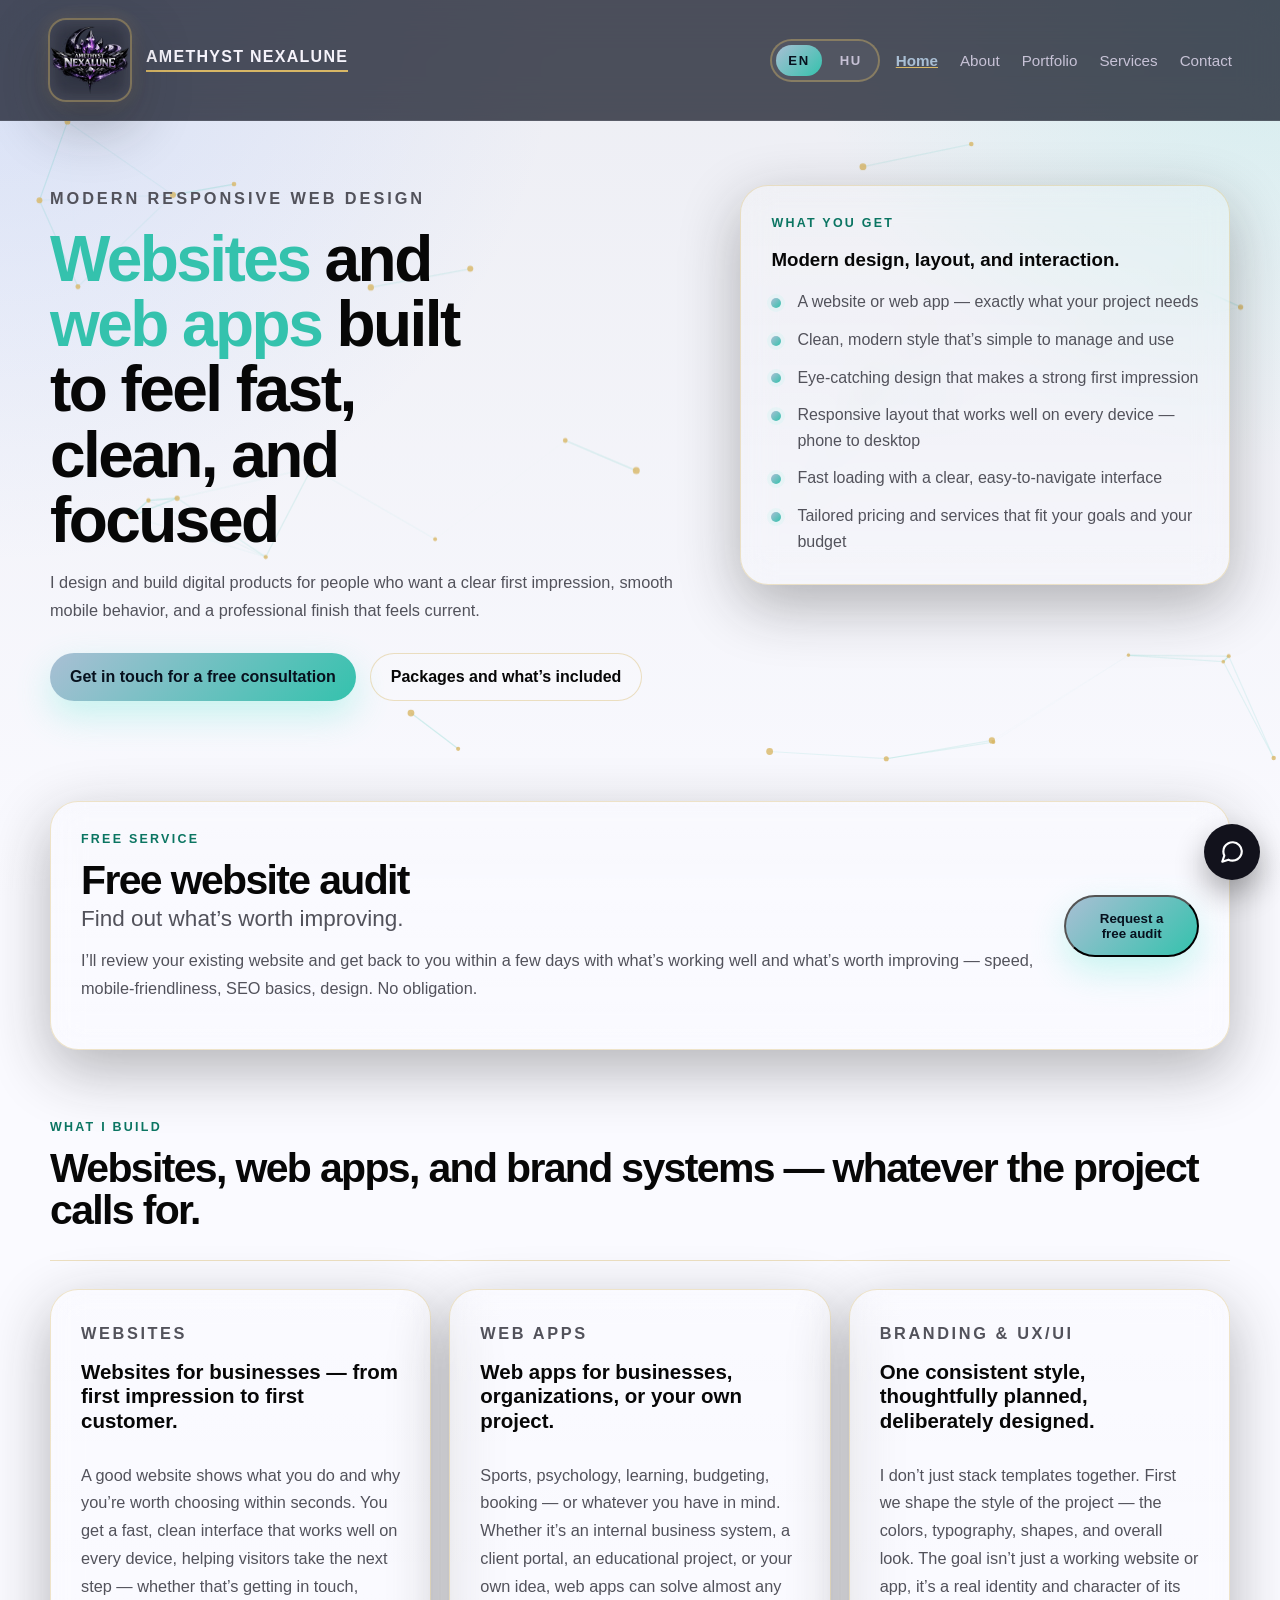
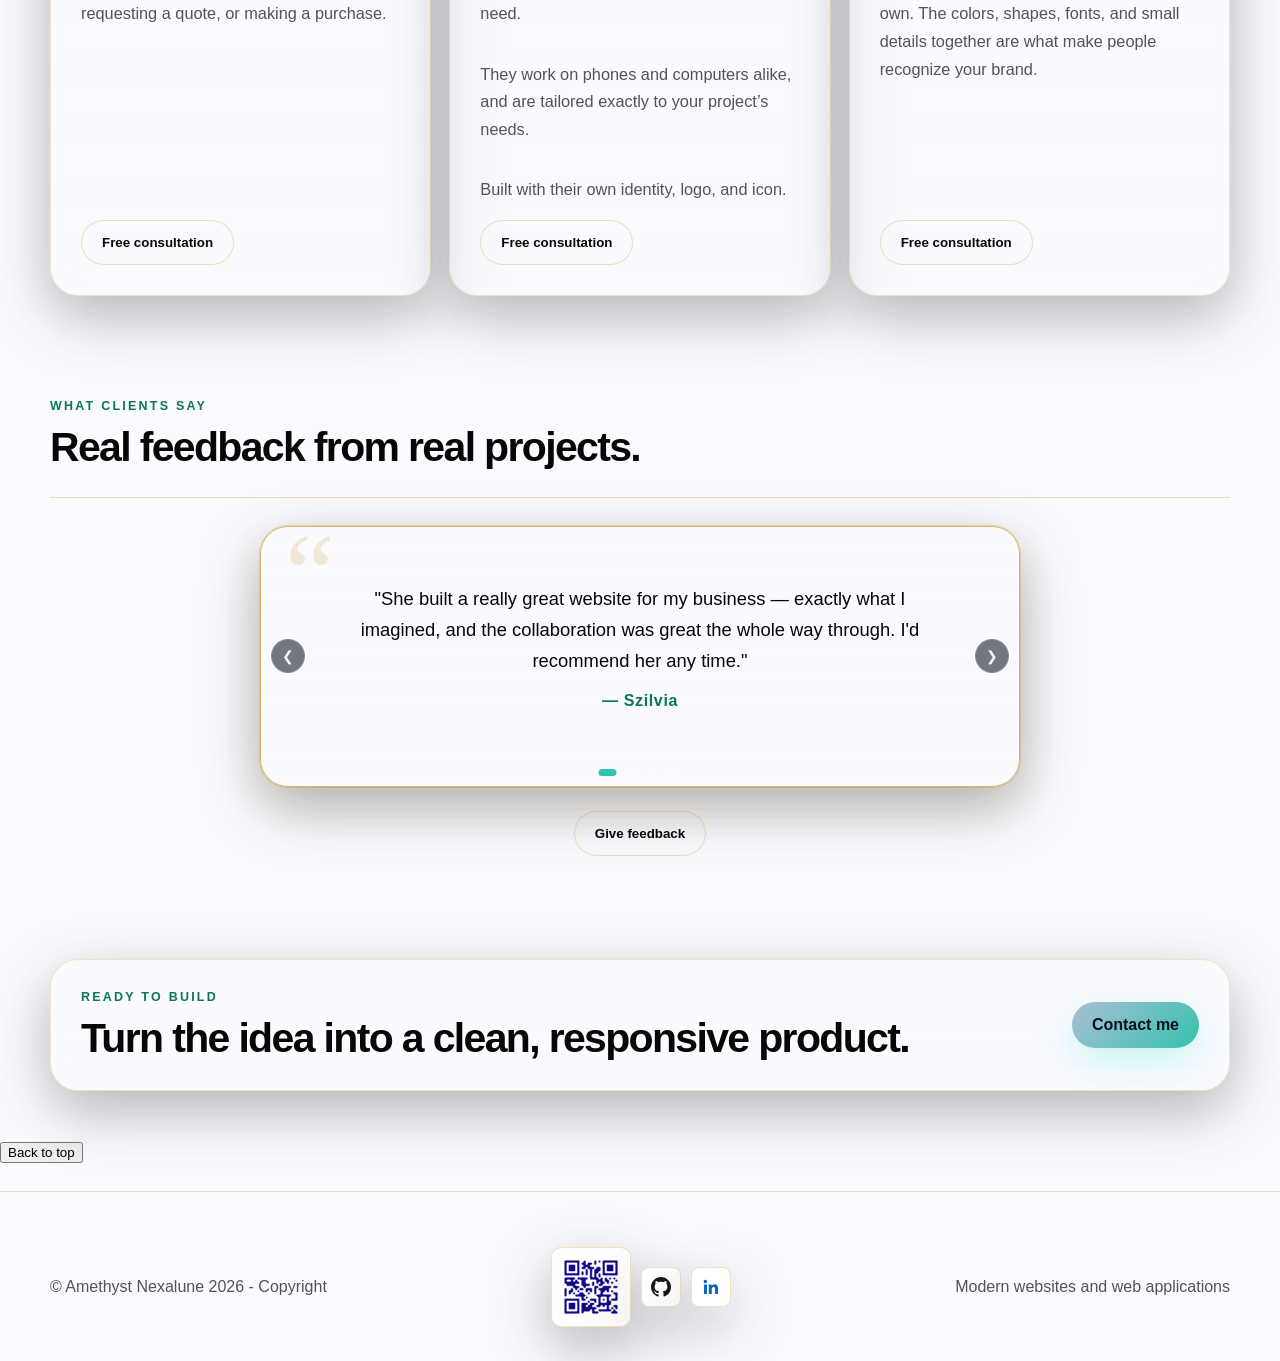
==== index.html @ d4a3fb39 "Add back-to-top button and social media links to multiple pages" ====
<!DOCTYPE html>
<html lang="en">
    <head>
        <!-- Google tag (gtag.js) -->
        <script async src="https://www.googletagmanager.com/gtag/js?id=G-DVMK6P504D"></script>
        <script>
            window.dataLayer = window.dataLayer || [];
            function gtag(){dataLayer.push(arguments);}
            gtag('js', new Date());

            gtag('config', 'G-DVMK6P504D');
        </script>
        <meta charset="utf-8">
        <meta name="viewport" content="width=device-width, initial-scale=1.0">
        <title data-i18n="index_title">Amethyst Nexalune | Web Development & Web Apps / Webfejlesztés és Web Appok</title>
        <meta name="description" content="Website & web app developer — professional UX/UI websites, web apps, and digital business cards." data-i18n-content="index_description">
        <link rel="canonical" href="https://amethyst-nexalune.co.uk/">
        <meta property="og:type" content="website">
        <meta property="og:site_name" content="Amethyst Nexalune">
        <meta property="og:url" content="https://amethyst-nexalune.co.uk/">
        <meta property="og:title" content="Amethyst Nexalune | Web Development & Web Apps / Webfejlesztés és Web Appok" data-i18n-content="index_title">
        <meta property="og:description" content="Website & web app developer — professional UX/UI websites, web apps, and digital business cards." data-i18n-content="index_description">
        <link rel="icon" type="image/svg+xml" href="assets/images/favicon.svg">
        <link rel="icon" type="image/png" sizes="16x16" href="assets/images/favicon-16.png">
        <link rel="icon" type="image/png" sizes="32x32" href="assets/images/favicon-32.png">
        <link rel="icon" type="image/png" sizes="192x192" href="assets/images/favicon-192.png">
        <link rel="apple-touch-icon" sizes="180x180" href="assets/images/apple-touch-icon.png">
        <link rel="stylesheet" href="assets/css/style.css">
    </head>
    <body>
        <header class="topbar">
            <a class="brand-lockup" href="index.html" aria-label="Amethyst Nexalune home" data-i18n-aria-label="logo_home_aria">
                <span class="logo">
                    <img src="assets/images/logo3.png" alt="Amethyst Nexalune logo" data-i18n-alt="logo_home_aria">
                </span>
                <span class="brand" data-i18n="header_brand">Amethyst Nexalune</span>
            </a>

            <div class="topbar-actions">
                <div class="lang-switcher" role="group" aria-label="Language switcher" data-i18n-aria-label="language_switcher">
                    <button type="button" class="lang-button" data-lang="en" data-i18n-title="language_en">EN</button>
                    <button type="button" class="lang-button" data-lang="hu" data-i18n-title="language_hu">HU</button>
                </div>

                <nav class="desktop-nav" aria-label="Primary" data-i18n-aria-label="primary_nav">
                    <a href="index.html" data-i18n="nav_home">Home</a>
                    <a href="about.html" data-i18n="nav_about">About</a>
                    <a href="portfolio.html" data-i18n="nav_portfolio">Portfolio</a>
                    <a href="services.html" data-i18n="nav_services">Services</a>
                    <a href="contact.html" data-i18n="nav_contact">Contact</a>
                </nav>
            </div>

            <button class="hamburger" id="hamburger" aria-expanded="false" aria-controls="menu" aria-label="Open menu" data-i18n-aria-label="menu_open_aria">
                <span class="line"></span>
                <span class="line"></span>
                <span class="line"></span>
            </button>
            <nav class="hamburger-content" id="menu" aria-hidden="true" aria-label="Mobile menu" data-i18n-aria-label="mobile_nav">
                <a href="index.html" data-i18n="nav_home">Home</a>
                <a href="about.html" data-i18n="nav_about">About</a>
                <a href="portfolio.html" data-i18n="nav_portfolio">Portfolio</a>
                <a href="services.html" data-i18n="nav_services">Services</a>
                <a href="contact.html" data-i18n="nav_contact">Contact</a>
            </nav>
        </header>

        <main>
            <section class="section hero-section">
                <canvas id="constellation-canvas" class="constellation-canvas" aria-hidden="true"></canvas>
                <div class="section-inner hero-grid">
                    <div class="hero-copy reveal">
                        <p class="eyebrow" data-i18n="home_eyebrow">Modern responsive web design</p>
                        <h1 class="word-cascade" data-i18n="home_h1" data-i18n-html><span class="highlight">Websites</span> and <span class="highlight">web apps</span> built to feel fast, clean, and focused</h1>
                        <p class="lead" data-i18n="home_lead">I design and build digital products for people - small and medium businesses- who want a clear first impression, smooth mobile behavior, and a professional finish that feels current.</p>

                        <div class="hero-actions">
                            <a class="button button-primary" href="portfolio.html" data-i18n="home_btn_consultation">Get in touch for a free consultation</a>
                            <a class="button button-secondary" href="services.html" data-i18n="home_btn_packages">Packages and what's included</a>
                        </div>
                    </div>

                    <aside class="hero-panel reveal">
                        <p class="eyebrow" data-i18n="home_get_eyebrow">What you get</p>
                        <h3 data-i18n="home_get_h2">Modern design, layout, and interaction.</h3>
                        <ul class="feature-list cascade-directions">
                            <li class="reveal" data-i18n="home_get1">Responsive layout with mobile-first navigation</li>
                            <li class="reveal" data-i18n="home_get2">Fast-loading static structure with clean, modern style</li>
                            <li class="reveal" data-i18n="home_get3">Ready for portfolios, SaaS sites, and app demos</li>
                            <li class="reveal" data-i18n="home_get4">Accessible buttons, menu states, and readable contrast</li>
                            <li class="reveal" data-i18n="home_get5">Design choices that support the message, not distract from it</li>
                            <li class="reveal" data-i18n="home_get6">Tailored pricing and services that fit your goals and your budget</li>
                        </ul>
                    </aside>
                </div>
            </section>

            <section class="section cta-section cta-section-compact">
                <div class="section-inner cta-card reveal">
                    <div>
                        <p class="eyebrow" data-i18n="audit_eyebrow">Free service</p>
                        <h2><span data-i18n="audit_h2_main">Free website audit</span> <span class="cta-subhead" data-i18n="audit_h2_sub">Find out what's worth improving.</span></h2>
                        <p class="lead" data-i18n="audit_lead">I'll review your existing website and get back to you within a few days with what's working well and what's worth improving — speed, mobile-friendliness, SEO basics, design. No obligation.</p>
                    </div>
                    <button type="button" class="button button-primary js-package-btn" data-package-name="Website Audit — Free consultation" data-i18n="audit_btn">Request a free audit</button>
                </div>
            </section>

            <section class="section">
                <div class="section-inner">
                    <div class="section-heading reveal">
                        <p class="eyebrow" data-i18n="home_build_eyebrow">What I build</p>
                        <h2 data-i18n="home_build_h2">Websites, web apps, and brand systems — whatever the project calls for.</h2><hr>
                    </div>

                    <div class="card-grid">
                        <article class="card reveal">
                            <p class="card-kicker" data-i18n="home_card1_kicker">Websites</p>
                            <h3 data-i18n="home_card1_h3">Websites for businesses — from first impression to first customer.</h3>
                            <p data-i18n="home_card1_p">A good website shows what you do and why you're worth choosing within seconds. You get a fast, clean interface that works well on every device, helping visitors take the next step — whether that's getting in touch, requesting a quote, or making a purchase.</p>
                            <button type="button" class="button button-secondary js-package-btn" data-package-name="Website — Free consultation" data-i18n="home_card_btn">Free consultation</button>
                        </article>
                        <article class="card reveal">
                            <p class="card-kicker" data-i18n="home_card2_kicker">Web apps</p>
                            <h3 data-i18n="home_card2_h3">Web apps for businesses, organizations, or your own project.</h3>
                            <p data-i18n="home_card2_p">Sports, psychology, learning, budgeting, booking — or whatever you have in mind. Whether it's an internal business system, a client portal, an educational project, or your own idea, web apps can solve almost any need.</p>
                            <p data-i18n="home_card2_p2">They work on phones and computers alike, and are tailored exactly to your project's needs.</p>
                            <p data-i18n="home_card2_p3">Built with their own identity, logo, and icon.</p>
                            <button type="button" class="button button-secondary js-package-btn" data-package-name="Web App — Free consultation" data-i18n="home_card_btn">Free consultation</button>
                        </article>
                        <article class="card reveal">
                            <p class="card-kicker" data-i18n="home_card3_kicker">Branding & UX/UI</p>
                            <h3 data-i18n="home_card3_h3">One consistent style, thoughtfully planned, deliberately designed.</h3>
                            <p data-i18n="home_card3_p">I don't just stack templates together. First we shape the style of the project — the colors, typography, shapes, and overall look. The goal isn't just a working website or app, it's a real identity and character of its own. The colors, shapes, fonts, and small details together are what make people recognize your brand.</p>
                            <button type="button" class="button button-secondary js-package-btn" data-package-name="Branding — Free consultation" data-i18n="home_card_btn">Free consultation</button>
                        </article>
                    </div>
                </div>
            </section>
            
            <section class="section">
                <div class="section-inner">
                    <div class="section-heading">
                        <p class="eyebrow" data-i18n="testimonials_eyebrow">What clients say</p>
                        <h2 data-i18n="testimonials_h2">Real feedback from real projects.</h2><hr>
                    </div>

                    <div class="testimonial-carousel" data-carousel>
                        <div class="testimonial-slide carousel-slide active">
                            <p class="testimonial-quote" data-i18n="testimonial1_quote">"She built a really great website for my business — exactly what I imagined, and the collaboration was great the whole way through. I'd recommend her any time."</p>
                            <p class="testimonial-name" data-i18n="testimonial1_name">Szilvia</p>
                        </div>
                        <div class="testimonial-slide carousel-slide">
                            <p class="testimonial-quote" data-i18n="testimonial2_quote">"I got a fast, clean site that actually looks as good on phone as it does on a computer. It was a pleasure working with her — she answered every question quickly."</p>
                            <p class="testimonial-name" data-i18n="testimonial2_name">Pam</p>
                        </div>
                        <div class="testimonial-slide carousel-slide">
                            <p class="testimonial-quote" data-i18n="testimonial3_quote">"Our web app does exactly what we needed. She explained everything patiently, and the result turned out even better than I'd hoped."</p>
                            <p class="testimonial-name" data-i18n="testimonial3_name">Hatty</p>
                        </div>
                        <div class="testimonial-slide carousel-slide">
                            <p class="testimonial-quote" data-i18n="testimonial4_quote">"We were looking for a custom app, and that's exactly what we got — fast, easy to use, with every feature we asked for. Highly recommend."</p>
                            <p class="testimonial-name" data-i18n="testimonial4_name">Mikhail</p>
                        </div>
                        <div class="testimonial-slide carousel-slide">
                            <p class="testimonial-quote" data-i18n="testimonial5_quote">"I just asked for a quick review of my existing site, and got several really useful tips on what to improve right away. No pressure, just genuinely helpful."</p>
                            <p class="testimonial-name" data-i18n="testimonial5_name">Bruno</p>
                        </div>
                        <div class="testimonial-slide carousel-slide">
                            <p class="testimonial-quote" data-i18n="testimonial6_quote">"She suggested small but important changes to my site, and it really works better since. Simple, fast, and fair the whole way through."</p>
                            <p class="testimonial-name" data-i18n="testimonial6_name">Zoltán</p>
                        </div>
                        <button type="button" class="carousel-arrow carousel-prev" aria-label="Previous testimonial">&#10094;</button>
                        <button type="button" class="carousel-arrow carousel-next" aria-label="Next testimonial">&#10095;</button>
                        <div class="carousel-dots">
                            <button type="button" class="carousel-dot active" aria-label="Slide 1"></button>
                            <button type="button" class="carousel-dot" aria-label="Slide 2"></button>
                            <button type="button" class="carousel-dot" aria-label="Slide 3"></button>
                            <button type="button" class="carousel-dot" aria-label="Slide 4"></button>
                            <button type="button" class="carousel-dot" aria-label="Slide 5"></button>
                            <button type="button" class="carousel-dot" aria-label="Slide 6"></button>
                        </div>
                    </div>
                    <div class="testimonial-cta">
                        <button type="button" class="button button-secondary js-package-btn" data-package-name="Feedback" data-i18n="testimonials_btn">Give feedback</button>
                    </div>
                </div>
            </section>

            <section class="section cta-section">
                <div class="section-inner cta-card reveal">
                    <div>
                        <p class="eyebrow" data-i18n="home_cta_eyebrow">Ready to build</p>
                        <h2 data-i18n="home_cta_h2">Turn the idea into a clean, responsive product.</h2>
                    </div>
                    <a class="button button-primary" href="contact.html" data-i18n="home_cta_btn">Contact me</a>
                </div>
            </section>
        </main>
        <button id="backToTopBtn" data-i18n="back_to_top">Back to top</button>
        <hr>

        <footer class="footer">
            <div class="footer-inner">
                <span data-i18n="footer_brand">© Amethyst Nexalune 2026 - Copyright</span>
                <div class="footer-social">
                    <a class="qr-code-link" href="https://github.com/Anasztazia12" target="_blank" rel="noopener">
                        <img class="qr-code" src="assets/images/qr-code.png" alt="QR code linking to Anasztázia’s GitHub profile" data-i18n-alt="about_qr_alt">
                    </a>
                    <a class="social-icon-link github" href="https://github.com/Anasztazia12/" target="_blank" rel="noopener" aria-label="GitHub profile" data-i18n-aria-label="github_aria">
                        <svg viewBox="0 0 16 16" fill="currentColor" aria-hidden="true"><path d="M8 0C3.58 0 0 3.58 0 8c0 3.54 2.29 6.53 5.47 7.59.4.07.55-.17.55-.38 0-.19-.01-.82-.01-1.49-2.01.37-2.53-.49-2.69-.94-.09-.23-.48-.94-.82-1.13-.28-.15-.68-.52-.01-.53.63-.01 1.08.58 1.23.82.72 1.21 1.87.87 2.33.66.07-.52.28-.87.51-1.07-1.78-.2-3.64-.89-3.64-3.95 0-.87.31-1.59.82-2.15-.08-.2-.36-1.02.08-2.12 0 0 .67-.21 2.2.82.64-.18 1.32-.27 2-.27.68 0 1.36.09 2 .27 1.53-1.04 2.2-.82 2.2-.82.44 1.1.16 1.92.08 2.12.51.56.82 1.27.82 2.15 0 3.07-1.87 3.75-3.65 3.95.29.25.54.73.54 1.48 0 1.07-.01 1.93-.01 2.2 0 .21.15.46.55.38A8.013 8.013 0 0 0 16 8c0-4.42-3.58-8-8-8z"/></svg>
                    </a>
                    <a class="social-icon-link" href="https://www.linkedin.com/in/anasztazia-karalyos-kecskes-096679420/" target="_blank" rel="noopener" aria-label="LinkedIn profile" data-i18n-aria-label="linkedin_aria">
                        <svg viewBox="0 0 24 24" fill="currentColor" aria-hidden="true"><path d="M20.45 20.45h-3.56v-5.57c0-1.33-.02-3.03-1.85-3.03-1.85 0-2.14 1.44-2.14 2.94v5.66H9.34V9h3.41v1.56h.05c.48-.9 1.64-1.85 3.38-1.85 3.6 0 4.27 2.37 4.27 5.46v6.28zM5.34 7.43a2.07 2.07 0 1 1 0-4.13 2.07 2.07 0 0 1 0 4.13zM7.12 20.45H3.56V9h3.56v11.45z"/></svg>
                    </a>
                </div>
                <span data-i18n="footer_tagline">Modern websites and web applications</span>
            </div>
        </footer>

        <div class="modal-overlay" id="package-modal-overlay" hidden>
            <div class="modal" role="dialog" aria-modal="true" aria-labelledby="package-modal-title">
                <button type="button" class="modal-close" id="package-modal-close" data-i18n-aria-label="package_modal_close_aria" aria-label="Close">&times;</button>
                <p class="card-kicker" id="package-modal-kicker">Selected package</p>
                <h2 id="package-modal-title">Tell me a bit about yourself</h2>
                <p class="package-modal-selected" id="package-modal-selected-name"></p>

                <form class="contact-form" id="package-form" action="https://api.web3forms.com/submit" method="POST">
                    <input type="hidden" name="access_key" value="7a18362d-7c64-408a-a608-72015d3f2b4e">
                    <input type="hidden" name="subject" id="package-form-subject" value="">
                    <input type="hidden" name="package" id="package-form-package" value="">

                    <label>
                        <span data-i18n="contact_name_label">Name</span>
                        <input type="text" name="name" placeholder="Your name" required data-i18n-placeholder="contact_name_placeholder">
                    </label>

                    <label>
                        <span data-i18n="contact_email_input_label">Email</span>
                        <input type="email" name="email" placeholder="you@example.com" required data-i18n-placeholder="contact_email_placeholder">
                    </label>

                    <label>
                        <span data-i18n="package_phone_label">Phone</span>
                        <input type="tel" name="phone" placeholder="+44 7012 34567" data-i18n-placeholder="package_phone_placeholder">
                    </label>

                    <label>
                        <span data-i18n="package_message_label">Message (optional)</span>
                        <textarea name="message" placeholder="Anything you'd like to add..." data-i18n-placeholder="package_message_placeholder"></textarea>
                    </label>

                    <div class="h-captcha" data-captcha="true"></div>
                    <button class="button button-primary" type="submit" data-i18n="contact_send_btn">Send request</button>
                    <p class="contact-note" id="package-form-status" data-i18n="contact_status_default">Fill in the form and I’ll get back to you within 1–2 business days.</p>
                </form>
            </div>
        </div>

        <div class="chat-widget" id="chatWidget">
            <div class="contact-ai" id="chatPanel">
                <div class="contact-ai-header">
                    <span class="dot dot-green"></span>
                    <span class="dot dot-yellow"></span>
                    <span class="dot dot-red"></span>
                    <span class="contact-ai-title" data-i18n="chat_title">Contact us · AI assistant</span>
                    <button type="button" class="contact-ai-close" id="chatClose" aria-label="Close chat" data-i18n-aria-label="chat_close_aria">&times;</button>
                </div>

                <div class="contact-ai-body" id="chatBody">
                    <div class="msg msg-ai">
                        <p data-i18n="chat_greeting">Hi, I’m your AI assistant. How can I help you today?</p>
                    </div>
                </div>

                <form class="contact-ai-input" id="chatForm">
                    <input type="text" id="chatMessage" data-i18n-placeholder="chat_input_placeholder" placeholder="Type your message…" autocomplete="off" required>
                    <button type="submit" data-i18n="chat_send_btn">Send</button>
                </form>
            </div>

            <button type="button" class="chat-fab" id="chatFabToggle" aria-label="Open chat" data-i18n-aria-label="chat_open_aria" aria-expanded="false">
                <svg viewBox="0 0 24 24" fill="none" stroke="currentColor" stroke-width="2" stroke-linecap="round" stroke-linejoin="round" aria-hidden="true">
                    <path d="M21 11.5a8.38 8.38 0 0 1-.9 3.8 8.5 8.5 0 0 1-7.6 4.7 8.38 8.38 0 0 1-3.8-.9L3 21l1.9-5.7a8.38 8.38 0 0 1-.9-3.8 8.5 8.5 0 0 1 4.7-7.6 8.38 8.38 0 0 1 3.8-.9h.5a8.48 8.48 0 0 1 8 8v.5z"></path>
                </svg>
            </button>
        </div>

        <script src="assets/js/app.js" defer></script>
        <script src="https://web3forms.com/client/script.js" async defer></script>
    </body>
</html>
---- assets/css/style.css ----
/* ==========================================================================
   Root variables — color palette & spacing tokens used across every page
   ========================================================================== */
 :root {
    color-scheme: light;
    --bg-0: #ecedf3;
    --bg-1: #fafaff;
    --surface: rgba(1, 4, 31, 0.945);
    --surface-2: rgba(13, 8, 26, 0.171);
    --border: rgba(216, 183, 101, 0.35);
    --text: #070707;
    --muted: #52525b;
    --accent: #a9bfd4;
    --accent-strong: #34c2ad;
    --accent-deep: #0b7562;
    --text-on-dark: #f5f3fb;
    --muted-on-dark: #c7c2d6;
    --gold: #d8b765;
    --gold-soft: rgba(216, 183, 101, 0.4);
    --shadow: 0 20px 60px rgba(31, 30, 30, 0.32);
    --radius-lg: 28px;
    --radius-md: 18px;
}

/* ==========================================================================
   Scroll-reveal motion — fade/slide-in on entering the viewport
   ========================================================================== */
.reveal {
    opacity: 0;
    transform: translateY(28px);
    transition: opacity 0.7s cubic-bezier(0.22, 1, 0.36, 1), transform 0.7s cubic-bezier(0.22, 1, 0.36, 1);
    transition-delay: calc(var(--reveal-index, 0) * 160ms);
}

.reveal.is-visible {
    opacity: 1;
    transform: translateY(0);
}

/* Word-by-word cascade entrance (hero headline) — each .word-anim span is
   created by app.js's setupWordCascade() and flies in from its own direction. */
.word-cascade .word-anim {
    display: inline-block;
    opacity: 0;
    transform: translate3d(var(--word-x, 0), var(--word-y, 0), 0) scale(var(--word-scale, 1));
    transition: opacity 0.9s cubic-bezier(0.16, 1, 0.3, 1), transform 0.9s cubic-bezier(0.16, 1, 0.3, 1);
    transition-delay: calc(var(--word-index, 0) * 220ms);
}

/* The closing words of the sentence land slower and heavier, as a final beat. */
.word-cascade .word-anim.word-anim-final {
    transition-duration: 1.4s, 1.4s;
}

.word-cascade.is-visible .word-anim {
    opacity: 1;
    transform: translate3d(0, 0, 0) scale(1);
}

@media (prefers-reduced-motion: reduce) {
    .reveal {
        opacity: 1;
        transform: none;
        transition: none;
    }

    .price-card,
    .price-card:hover,
    .price-card.featured:hover {
        transform: none;
        transition: none;
    }

    .word-cascade .word-anim {
        opacity: 1;
        transform: none;
        transition: none;
    }
}

/* ==========================================================================
   Base reset & body background
   ========================================================================== */
* {
    box-sizing: border-box;
}

html {
    scroll-behavior: smooth;
    overflow-x: hidden;
}

body {
    margin: 0;
    font-family: "Segoe UI", Arial, sans-serif;
    color: var(--text);
    background-color: var(--bg-1);
    background-image:
        radial-gradient(circle at top left, rgba(130, 170, 255, 0.22), transparent 36%),
        radial-gradient(circle at top right, rgba(94, 234, 212, 0.18), transparent 30%),
        linear-gradient(180deg, var(--bg-0), var(--bg-1));
    background-repeat: no-repeat;
    background-attachment: fixed;
    background-size: 100vw 100vh;
    min-height: 100vh;
    overflow-x: hidden;
}

body::before {
    content: "";
    position: fixed;
    inset: 0;
    pointer-events: none;
    background-image: linear-gradient(rgba(255, 255, 255, 0.03) 1px, transparent 1px), linear-gradient(90deg, rgba(255, 255, 255, 0.03) 1px, transparent 1px);
    background-size: 42px 42px;
    mask-image: linear-gradient(180deg, rgba(0, 0, 0, 0.55), transparent 90%);
}

a {
    color: inherit;
    text-decoration: none;
}

img {
    display: block;
    max-width: 100%;
}

/* ==========================================================================
   Header / navigation (logo, nav links, language switcher, hamburger menu)
   ========================================================================== */
.logo {
    width: 84px;
    height: 84px;
    padding: 4px;
    border-radius: 18px;
    background: rgba(255, 255, 255, 0.08);
    border: 2px solid var(--gold-soft);
    backdrop-filter: blur(12px);
    box-shadow: var(--shadow), 0 0 18px rgba(216, 183, 101, 0.16);
    flex: 0 0 auto;
    overflow: hidden;
}

.logo img {
    width: 100%;
    height: 100%;
    object-fit: contain;
    transform: scale(1.3);
}

.topbar {
    position: sticky;
    top: 0;
    z-index: 30;
    display: flex;
    align-items: center;
    gap: 18px;
    padding: 18px clamp(18px, 4vw, 48px);
    background: rgba(14, 18, 34, 0.726);
    border-bottom: 1px solid rgba(255, 255, 255, 0.08);
    backdrop-filter: blur(18px);
    color: var(--text-on-dark);
}

.brand-lockup {
    display: inline-flex;
    align-items: center;
    gap: 14px;
    min-width: 0;
}

.brand {
    font-size: 1rem;
    font-weight: 700;
    letter-spacing: 0.08em;
    text-transform: uppercase;
    white-space: nowrap;
    min-width: 0;
    overflow: hidden;
    text-overflow: ellipsis;
    padding-bottom: 4px;
    border-bottom: 2px solid var(--gold);
}

.topbar-actions {
    margin-left: auto;
    display: flex;
    align-items: center;
    gap: 16px;
}

.desktop-nav {
    display: flex;
    align-items: center;
    gap: 22px;
}

.desktop-nav a {
    color: var(--muted-on-dark);
    font-size: 0.95rem;
    transition: color 0.2s ease;
}

.desktop-nav a:hover {
    color: var(--text-on-dark);
    text-decoration: underline;
    font-weight: bold;
}

.desktop-nav a.active {
    color: var(--accent);
    font-weight: 700;
    text-decoration: underline;
    text-decoration-color: var(--gold);
}

.lang-switcher {
    display: inline-flex;
    align-items: center;
    gap: 6px;
    padding: 4px;
    border-radius: 999px;
    border: 2px solid var(--gold-soft);
    background: rgba(255, 255, 255, 0.04);
}

.lang-button {
    border: 0;
    background: transparent;
    color: var(--muted-on-dark);
    font: inherit;
    font-size: 0.82rem;
    font-weight: 700;
    letter-spacing: 0.12em;
    padding: 8px 12px;
    border-radius: 999px;
    cursor: pointer;
}

.lang-button.active {
    color: #07111e;
    background: linear-gradient(135deg, var(--accent), var(--accent-strong));
}

.lang-button:focus-visible {
    outline: 2px solid rgba(94, 234, 212, 0.7);
    outline-offset: 2px;
}

.hamburger {
    display: none;
    border: 1px solid rgba(255, 255, 255, 0.14);
    background: rgba(255, 255, 255, 0.05);
    backdrop-filter: blur(10px);
    border-radius: 14px;
    padding: 12px;
    cursor: pointer;
    flex-direction: column;
    gap: 5px;
}

.hamburger:focus-visible {
    outline: 2px solid rgba(94, 234, 212, 0.7);
    outline-offset: 2px;
}

.line {
    width: 24px;
    height: 2px;
    border-radius: 999px;
    background: var(--text-on-dark);
    transition: transform 0.25s ease, opacity 0.2s ease;
}

.hamburger.open .line:nth-child(1) {
    transform: translateY(7px) rotate(45deg);
}

.hamburger.open .line:nth-child(2) {
    opacity: 0;
}

.hamburger.open .line:nth-child(3) {
    transform: translateY(-7px) rotate(-45deg);
}

.hamburger-content {
    position: absolute;
    top: 100%;
    margin-top: 10px;
    right: 18px;
    width: min(280px, calc(100vw - 36px));
    display: grid;
    gap: 4px;
    padding: 10px;
    border-radius: 22px;
    background: rgba(8, 12, 24, 0.94);
    border: 1px solid rgba(255, 255, 255, 0.10);
    box-shadow: var(--shadow);
    visibility: hidden;
    opacity: 0;
    transform: translateY(-10px) scale(0.98);
    transform-origin: top right;
    transition: opacity 0.18s ease, transform 0.18s ease, visibility 0.18s;
    z-index: 29;
}

.hamburger-content.open {
    visibility: visible;
    opacity: 1;
    transform: translateY(0) scale(1);
}

.hamburger-content a {
    padding: 14px 16px;
    border-radius: 14px;
    color: var(--text-on-dark);
    background: transparent;
}

.hamburger-content a:hover {
    background: rgba(255, 255, 255, 0.06);
}

.hamburger-content a.active {
    color: var(--accent);
    font-weight: 700;
    background: rgba(130, 170, 255, 0.12);
}

/* ==========================================================================
   Section layout & hero (page sections, hero grid, typography)
   ========================================================================== */
.section {
    padding: clamp(24px, 4vw, 56px) clamp(18px, 4vw, 48px);
}

.section.hero-section {
    padding-top: clamp(34px, 5vw, 68px);
    position: relative;
}

.constellation-canvas {
    position: absolute;
    inset: 0;
    width: 100%;
    height: 100%;
    pointer-events: none;
    z-index: 0;
}

.hero-section .section-inner {
    position: relative;
    z-index: 1;
}

@media (prefers-reduced-motion: reduce) {
    .constellation-canvas {
        display: none;
    }
}

.section.cta-section-compact {
    padding-top: clamp(10px, 1.5vw, 20px);
    padding-bottom: clamp(10px, 1.5vw, 20px);
}

.section.tech-stack {
    padding-top: clamp(10px, 1.5vw, 20px);
    padding-bottom: clamp(10px, 1.5vw, 20px);
}

.cta-subhead {
    display: block;
    margin-top: 6px;
    font-size: 0.55em;
    font-weight: 500;
    color: var(--muted);
    letter-spacing: normal;
}

.section-inner {
    max-width: 1180px;
    margin: 0 auto;
}

.hero-grid,
.split-grid,
.contact-grid {
    display: grid;
    gap: 28px;
}

.hero-grid {
    grid-template-columns: minmax(0, 1.15fr) minmax(280px, 0.85fr);
    align-items: start;
}

.eyebrow {
    margin: 0 0 14px;
    color: var(--accent-deep);
    text-transform: uppercase;
    letter-spacing: 0.18em;
    font-size: 0.78rem;
    font-weight: 700;
}

.highlight {
    color: var(--accent-strong);
    font-weight: 800;
}

.hero-copy h1,
.section-heading h2,
.hero-panel h2,
.cta-card h2,
.split-grid h2 {
    margin: 0;
    line-height: 1.02;
    letter-spacing: -0.04em;
}

.hero-copy h1 {
    font-size: clamp(2.2rem, 5vw, 4.6rem);
    max-width: 13ch;
}

.section-heading h2,
.hero-panel h2,
.cta-card h2,
.split-grid h2 {
    font-size: clamp(1.8rem, 3.2vw, 3.1rem);
}

.lead,
.hero-copy p,
.card p,
.feature-panel,
.contact-note {
    color: var(--muted);
    line-height: 1.7;
    font-size: 1.02rem;
}

.hero-copy p:not(.lead) {
    text-align: justify;
    text-justify: inter-word;
}

.hero-actions {
    display: flex;
    flex-wrap: wrap;
    gap: 14px;
    margin: 28px 0 30px;
}

hr {
    border: 0;
    border-top: 1px solid var(--gold-soft);
    margin: 28px 0;
}

/* ==========================================================================
   About page hero identity — profile photo, QR code, digital business card.
   Grouped together since all three sit side by side in the same row.
   ========================================================================== */
.hero-identity {
    display: flex;
    align-items: center;
    gap: 16px;
    margin-bottom: 20px;
}

.profile-image {
    width: 140px;
    height: 140px;
    object-fit: cover;
    border-radius: 50%;
    border: 2px solid var(--gold-soft);
    box-shadow: var(--shadow), 0 0 24px rgba(216, 183, 101, 0.2);
    margin-bottom: 0;
    flex-shrink: 0;
}

.bold {
    font-weight: 800;
}

.emphasis-soft {
    font-style: italic;
    font-weight: 600;
}

.qr-code-link {
    display: inline-block;
    flex-shrink: 0;
    transition: transform 0.2s ease;
}

.qr-code-link:hover,
.qr-code-link:focus-visible {
    transform: scale(1.05);
}

.qr-code {
    width: 80px;
    height: 80px;
    padding: 6px;
    background: #fff;
    border-radius: 10px;
    border: 1px solid var(--gold-soft);
    box-shadow: var(--shadow);
}

.footer-social {
    display: flex;
    align-items: center;
    gap: 10px;
}

.social-icon-link {
    display: inline-flex;
    align-items: center;
    justify-content: center;
    width: 40px;
    height: 40px;
    border-radius: 8px;
    background: #fff;
    border: 1px solid var(--gold-soft);
    box-shadow: var(--shadow);
    color: #0a66c2;
    flex-shrink: 0;
    transition: transform 0.2s ease;
}

.social-icon-link:hover,
.social-icon-link:focus-visible {
    transform: scale(1.05);
}

.social-icon-link svg {
    width: 20px;
    height: 20px;
}

.social-icon-link.github {
    color: #181717;
}

.digital-card {
    display: inline-flex;
    flex-direction: column;
    align-items: center;
    justify-content: center;
    text-align: center;
    flex-shrink: 0;
    padding: 12px 16px;
    border-radius: 18px;
    background: rgba(8, 8, 43, 0.849);
    border: 2px solid var(--gold-soft);
    box-shadow: var(--shadow), 0 0 0 1px var(--gold-soft);
    color: var(--text-on-dark);
    font-weight: 700;
    font-size: 0.85rem;
    line-height: 1.3;
    transition: transform 0.2s ease, background 0.2s ease, border-color 0.2s ease, box-shadow 0.2s ease;
}

.digital-card:hover,
.digital-card:focus-visible {
    background: rgba(5, 5, 26, 0.949);
    border-color: var(--gold);
    box-shadow: var(--shadow), 0 0 0 1px var(--gold), 0 10px 24px rgba(216, 183, 101, 0.2);
    transform: translateY(-1px);
}

.digital-card .small-text {
    margin-top: 3px;
    color: var(--accent-strong);
    font-weight: 600;
    font-size: 0.72rem;
    text-transform: uppercase;
    letter-spacing: 0.06em;
}

/* ==========================================================================
   Buttons
   ========================================================================== */
.button {
    display: inline-flex;
    align-items: center;
    justify-content: center;
    padding: 14px 20px;
    border-radius: 999px;
    font-weight: 700;
    transition: transform 0.2s ease, background 0.2s ease, border-color 0.2s ease;
}

.button:hover {
    transform: translateY(-1px);
}

.button-primary {
    background: linear-gradient(135deg, var(--accent), var(--accent-strong));
    color: #07111e;
    box-shadow: 0 14px 34px rgba(94, 234, 212, 0.32);
}

.button-secondary {
    border: 1px solid var(--gold-soft);
    background: rgba(255, 255, 255, 0.12);
    color: var(--text);
}

.button-secondary:hover {
    border-color: var(--gold);
    background: rgba(255, 255, 255, 0.22);
    box-shadow: 0 0 0 1px var(--gold-soft), 0 10px 24px rgba(216, 183, 101, 0.2);
}

/* ==========================================================================
   Cards & grids (stat cards, feature cards, value grid)
   ========================================================================== */
.stats-grid,
.card-grid,
.value-grid {
    display: grid;
    gap: 18px;
}

.project-grid {
    display: grid;
    grid-template-columns: repeat(auto-fit, minmax(300px, 1fr));
    gap: 18px;
}

.project-group-heading {
    grid-column: 1 / -1;
    margin: 12px 0 -4px;
    padding-top: 28px;
    border-top: 1px solid var(--border);
    color: var(--text);
    font-size: 1.4rem;
    letter-spacing: -0.02em;
}

.sr-only {
    position: absolute;
    width: 1px;
    height: 1px;
    padding: 0;
    margin: -1px;
    overflow: hidden;
    clip: rect(0, 0, 0, 0);
    white-space: nowrap;
    border: 0;
}

.stats-grid {
    grid-template-columns: repeat(auto-fit, minmax(180px, 1fr));
}

.stat-card,
.hero-panel,
.card,
.feature-panel,
.cta-card,
.contact-card,
.contact-form,
.price-card {
    background: linear-gradient(180deg, rgba(255, 255, 255, 0.08), rgba(255, 255, 255, 0.04));
    border: 1px solid var(--border);
    border-radius: var(--radius-lg);
    box-shadow: var(--shadow);
    backdrop-filter: blur(16px);
}

.stat-card {
    padding: 18px;
    min-height: 138px;
}

.stat-card strong {
    display: block;
    font-size: 1.3rem;
    margin-bottom: 10px;
}

.stat-card span {
    display: block;
    color: var(--text);
    font-weight: 700;
    line-height: 1.4;
}

.stat-card p {
    margin: 8px 0 0;
    color: var(--muted);
    font-size: 0.92rem;
    line-height: 1.5;
}

.hero-panel,
.card,
.feature-panel,
.cta-card,
.contact-card,
.contact-form,
.price-card {
    padding: clamp(20px, 3vw, 30px);
}

.feature-list,
.checklist,
.project-meta,
.contact-links {
    list-style: none;
    padding: 0;
    margin: 0;
}

.feature-list,
.checklist {
    display: grid;
    gap: 12px;
    margin-top: 18px;
}

.feature-list li,
.checklist li {
    position: relative;
    padding-left: 26px;
    color: var(--muted);
    line-height: 1.6;
}

/* Alternating right/left slide-in, staggered a couple seconds apart. */
.slide-item.reveal {
    transition: opacity 1s cubic-bezier(0.16, 1, 0.3, 1), transform 1s cubic-bezier(0.16, 1, 0.3, 1);
    transition-delay: calc(var(--reveal-index, 0) * 900ms);
}

.slide-item.reveal:not(.is-visible) {
    transform: translateX(80px);
}

.slide-item.reveal:nth-child(even):not(.is-visible) {
    transform: translateX(-80px);
}

@media (prefers-reduced-motion: reduce) {
    .slide-item.reveal {
        transform: none;
        transition: none;
    }
}

/* 4-direction cascade for feature-list items: right, left, top, bottom,
   repeating — each item floats in a couple seconds after the previous one. */
.cascade-directions li.reveal {
    transition: opacity 1s cubic-bezier(0.16, 1, 0.3, 1), transform 1s cubic-bezier(0.16, 1, 0.3, 1);
    transition-delay: calc(var(--reveal-index, 0) * 700ms);
}

.cascade-directions li.reveal:not(.is-visible) {
    transform: translateX(80px);
}

.cascade-directions li.reveal:nth-child(4n+2):not(.is-visible) {
    transform: translateX(-80px);
}

.cascade-directions li.reveal:nth-child(4n+3):not(.is-visible) {
    transform: translateY(-70px);
}

.cascade-directions li.reveal:nth-child(4n+4):not(.is-visible) {
    transform: translateY(70px);
}

@media (prefers-reduced-motion: reduce) {
    .cascade-directions li.reveal {
        transform: none;
        transition: none;
    }
}

.feature-list li::before,
.checklist li::before {
    content: "";
    position: absolute;
    left: 0;
    top: 0.55em;
    width: 10px;
    height: 10px;
    border-radius: 999px;
    background: linear-gradient(135deg, var(--accent), var(--accent-strong));
    box-shadow: 0 0 0 4px rgba(94, 234, 212, 0.08);
}

.card-grid,
.value-grid {
    grid-template-columns: repeat(auto-fit, minmax(240px, 1fr));
}

.card h3,
.project-card h3,
.contact-card h3 {
    margin: 0 0 12px;
    font-size: clamp(1.2rem, 1.6vw, 1.45rem);
    line-height: 1.2;
}

.card-kicker,
.project-status,
.card-label {
    color: var(--accent-deep);
    text-transform: uppercase;
    letter-spacing: 0.16em;
    font-size: 0.76rem;
    font-weight: 700;
    margin: 0 0 12px;
}

.card-grid .card {
    display: flex;
    flex-direction: column;
}

/* Slower, more dramatic stagger than the generic .reveal, so the three
   "what I build" cards visibly load in one after another. */
.card.reveal {
    transition: opacity 1.1s cubic-bezier(0.16, 1, 0.3, 1), transform 1.1s cubic-bezier(0.16, 1, 0.3, 1);
    transition-delay: calc(var(--reveal-index, 0) * 700ms);
}

.card.reveal:not(.is-visible) {
    transform: translateY(52px);
}

.card-grid .card .button {
    align-self: flex-start;
    margin-top: auto;
}

.split-grid {
    grid-template-columns: minmax(0, 1fr) minmax(320px, 0.9fr);
    align-items: start;
}

.cta-card {
    display: flex;
    align-items: center;
    justify-content: space-between;
    gap: 20px;
}

/* ==========================================================================
   Pricing (services page pricing grid & cards)
   ========================================================================== */
.pricing-grid {
    display: grid;
    grid-template-columns: repeat(auto-fit, minmax(260px, 1fr));
    gap: 18px;
    margin-top: 20px;
}

.price-card {
    display: flex;
    flex-direction: column;
    gap: 14px;
    position: relative;
    transition: transform 0.25s ease, box-shadow 0.25s ease, border-color 0.25s ease;
}

/* Compound selector wins over the plain .price-card / .reveal rules above,
   so the staggered fade-in and the hover-lift transition don't stomp on each other. */
.price-card.reveal {
    transition-property: opacity, transform, box-shadow, border-color;
    transition-duration: 1.1s, 1.1s, 0.25s, 0.25s;
    transition-timing-function: cubic-bezier(0.16, 1, 0.3, 1), cubic-bezier(0.16, 1, 0.3, 1), ease, ease;
    transition-delay: calc(var(--reveal-index, 0) * 700ms), calc(var(--reveal-index, 0) * 700ms), 0s, 0s;
}

/* A bigger starting offset than the generic .reveal, for a more dramatic entrance. */
.price-card.reveal:not(.is-visible) {
    transform: translateY(52px);
}

/* Applied by app.js once the entrance transition finishes, so later hover
   interactions get the fast, delay-free transition instead of the stagger. */
.price-card.reveal.reveal-done {
    transition-property: transform, box-shadow, border-color;
    transition-duration: 0.25s, 0.25s, 0.25s;
    transition-timing-function: ease, ease, ease;
    transition-delay: 0s, 0s, 0s;
}

.price-card:hover {
    transform: translateY(-8px);
    border-color: var(--gold-soft);
    box-shadow: var(--shadow), 0 22px 44px rgba(216, 183, 101, 0.16);
}

.price-card.featured {
    border-color: var(--gold);
    box-shadow: var(--shadow), 0 0 0 1px var(--gold-soft), 0 18px 40px rgba(216, 183, 101, 0.18);
}

.price-card.featured:hover {
    transform: translateY(-8px);
    box-shadow: var(--shadow), 0 0 0 1px var(--gold), 0 24px 48px rgba(216, 183, 101, 0.28);
}

.price-card-tag {
    position: absolute;
    top: -14px;
    right: 22px;
    background: linear-gradient(135deg, var(--gold), var(--gold-soft));
    color: #1c1408;
    font-size: 0.72rem;
    font-weight: 700;
    text-transform: uppercase;
    letter-spacing: 0.08em;
    padding: 6px 12px;
    border-radius: 999px;
    box-shadow: 0 8px 18px rgba(216, 183, 101, 0.35);
}

.price-card h3 {
    margin: 0;
    font-size: clamp(1.25rem, 1.8vw, 1.5rem);
    line-height: 1.2;
}

.price-scope {
    color: var(--accent-deep);
    font-weight: 700;
    font-size: 0.92rem;
    margin: 0;
}

.price-tag {
    margin: 6px 0 0;
    color: var(--text);
    font-weight: 800;
    font-size: 1.6rem;
}

.price-tag-old {
    margin-right: 8px;
    color: var(--muted);
    font-weight: 600;
    font-size: 1.1rem;
    text-decoration: line-through;
}

.price-card-tag-sale {
    background: linear-gradient(135deg, #e2704a, #c94f3d);
    box-shadow: 0 8px 18px rgba(201, 79, 61, 0.35);
}

.price-tag-from {
    margin-right: 6px;
    color: var(--muted);
    font-weight: 600;
    font-size: 0.78rem;
    text-transform: uppercase;
    letter-spacing: 0.08em;
}

.price-currency-note {
    margin: 10px 0 0;
    color: var(--muted);
    font-size: 0.88rem;
    line-height: 1.6;
}

.price-list {
    list-style: none;
    padding: 0;
    margin: 0;
    display: grid;
    gap: 10px;
    flex: 1;
}

.price-list li {
    position: relative;
    padding-left: 22px;
    color: var(--muted);
    line-height: 1.5;
    font-size: 0.92rem;
}

.price-list li::before {
    content: "";
    position: absolute;
    left: 0;
    top: 0.5em;
    width: 8px;
    height: 8px;
    border-radius: 999px;
    background: linear-gradient(135deg, var(--accent), var(--accent-strong));
}

.price-card .button {
    margin-top: auto;
    width: 100%;
    justify-content: center;
}

/* ==========================================================================
   Project cards & image carousels (portfolio page)
   ========================================================================== */
.project-card {
    padding: 18px;
    border-radius: var(--radius-lg);
    background: linear-gradient(180deg, rgba(255, 255, 255, 0.08), rgba(255, 255, 255, 0.04));
    border: 1px solid var(--border);
    box-shadow: var(--shadow);
    overflow: hidden;
    display: grid;
    grid-template-rows: auto 1fr;
    align-content: start;
    gap: 16px;
}

/* Chaos entrance: every card flies in from its own random direction at
   roughly the same moment, then settles into its grid position at once. */
.chaos-card.reveal {
    transition: opacity 1.1s cubic-bezier(0.16, 1, 0.3, 1), transform 1.1s cubic-bezier(0.16, 1, 0.3, 1);
    transition-delay: var(--chaos-delay, 0s);
}

.chaos-card.reveal:not(.is-visible) {
    transform: translate3d(var(--chaos-x, 0), var(--chaos-y, 0), 0) rotate(var(--chaos-rot, 0deg));
}

.chaos-card.reveal.is-visible {
    transform: translate3d(0, 0, 0) rotate(0deg);
}

@media (prefers-reduced-motion: reduce) {
    .chaos-card.reveal {
        transform: none;
        transition: none;
    }
}

.project-card-media {
    border-radius: 22px;
    overflow: hidden;
    aspect-ratio: 16 / 10;
    background: rgba(255, 255, 255, 0.05);
    border: 1px solid rgba(255, 255, 255, 0.08);
}

.project-card-media img {
    width: 100%;
    height: 100%;
    object-fit: cover;
}

.project-card-media.carousel {
    position: relative;
}

.carousel-slide {
    display: none;
}

.carousel-slide.active {
    display: block;
}

.carousel-arrow {
    position: absolute;
    top: 50%;
    transform: translateY(-50%);
    width: 34px;
    height: 34px;
    display: flex;
    align-items: center;
    justify-content: center;
    border: 1px solid rgba(255, 255, 255, 0.16);
    border-radius: 999px;
    background: rgba(8, 12, 24, 0.55);
    color: var(--text-on-dark);
    font-size: 0.85rem;
    line-height: 1;
    cursor: pointer;
    backdrop-filter: blur(6px);
    transition: background 0.2s ease;
}

.carousel-arrow:hover {
    background: rgba(8, 12, 24, 0.82);
}

.carousel-prev {
    left: 10px;
}

.carousel-next {
    right: 10px;
}

.carousel-dots {
    position: absolute;
    bottom: 10px;
    left: 50%;
    transform: translateX(-50%);
    display: flex;
    align-items: center;
    gap: 6px;
}

.carousel-dot {
    width: 7px;
    height: 7px;
    padding: 0;
    border: 0;
    border-radius: 999px;
    background: rgba(255, 255, 255, 0.45);
    cursor: pointer;
    transition: width 0.2s ease, background 0.2s ease;
}

.carousel-dot.active {
    width: 18px;
    background: var(--accent-strong);
}

.carousel-slide {
    cursor: zoom-in;
}

.lightbox {
    position: fixed;
    inset: 0;
    z-index: 1000;
    display: none;
    align-items: center;
    justify-content: center;
    padding: 32px;
    background: rgba(4, 6, 12, 0.88);
    cursor: zoom-out;
}

.lightbox.active {
    display: flex;
}

.lightbox img {
    max-width: 100%;
    max-height: 100%;
    border-radius: 8px;
    box-shadow: 0 20px 60px rgba(0, 0, 0, 0.5);
    cursor: default;
}

.lightbox-close,
.lightbox-nav {
    position: absolute;
    display: flex;
    align-items: center;
    justify-content: center;
    border: 1px solid rgba(255, 255, 255, 0.16);
    border-radius: 999px;
    background: rgba(8, 12, 24, 0.6);
    color: #f5f3fb;
    line-height: 1;
    cursor: pointer;
    backdrop-filter: blur(6px);
    transition: background 0.2s ease;
}

.lightbox-close:hover,
.lightbox-nav:hover {
    background: rgba(8, 12, 24, 0.88);
}

.lightbox-close {
    top: 20px;
    right: 20px;
    width: 44px;
    height: 44px;
    font-size: 1.5rem;
}

.lightbox-nav {
    top: 50%;
    transform: translateY(-50%);
    width: 52px;
    height: 52px;
    font-size: 1.3rem;
}

.lightbox-prev {
    left: 20px;
}

.lightbox-next {
    right: 20px;
}

body.lightbox-open {
    overflow: hidden;
}

.project-card-body {
    display: grid;
    align-content: start;
    gap: 12px;
}

.project-points {
    list-style: none;
    padding: 0;
    margin: 0;
    display: grid;
    gap: 10px;
}

.project-points li {
    position: relative;
    padding-left: 22px;
    color: var(--muted);
    line-height: 1.5;
}

.project-points li::before {
    content: "";
    position: absolute;
    left: 0;
    top: 0.55em;
    width: 8px;
    height: 8px;
    border-radius: 999px;
    background: linear-gradient(135deg, var(--accent), var(--accent-strong));
}

.chip-row {
    display: flex;
    flex-wrap: wrap;
    gap: 10px;
    margin-top: 18px;
}

.chip {
    padding: 8px 12px;
    border-radius: 999px;
    background: rgba(255, 255, 255, 0.06);
    color: var(--muted);
    font-size: 0.85rem;
}

/* ==========================================================================
   Testimonials carousel (home page)
   ========================================================================== */
.testimonial-carousel {
    position: relative;
    max-width: 760px;
    margin: 0 auto;
    padding: clamp(32px, 5vw, 56px) clamp(52px, 7vw, 84px) clamp(56px, 7vw, 76px);
    text-align: center;
    background: linear-gradient(180deg, rgba(255, 255, 255, 0.08), rgba(255, 255, 255, 0.04));
    border: 1px solid var(--gold);
    border-radius: var(--radius-lg);
    box-shadow: var(--shadow), 0 0 0 1px var(--gold-soft), 0 18px 40px rgba(216, 183, 101, 0.18);
    overflow: hidden;
}

.testimonial-carousel::before {
    content: "\201C";
    position: absolute;
    top: -10px;
    left: 24px;
    font-size: 7rem;
    font-family: Georgia, "Times New Roman", serif;
    line-height: 1;
    color: var(--gold);
    opacity: 0.28;
    pointer-events: none;
}

.testimonial-cta {
    margin-top: 24px;
    text-align: center;
}

.testimonial-slide {
    display: none;
}

.testimonial-slide.active {
    display: block;
}

.testimonial-quote {
    margin: 0 0 16px;
    color: var(--text);
    font-size: 1.15rem;
    line-height: 1.7;
}

.testimonial-name {
    margin: 0;
    color: var(--accent-deep);
    font-weight: 700;
    letter-spacing: 0.04em;
}

.testimonial-name::before {
    content: "— ";
}

/* ==========================================================================
   Contact page (links list, contact form, inputs)
   ========================================================================== */
.contact-grid {
    grid-template-columns: minmax(0, 0.9fr) minmax(0, 1.1fr);
    align-items: start;
}

.contact-links li {
    padding: 14px 0;
    border-bottom: 1px solid rgba(255, 255, 255, 0.08);
    color: var(--muted);
}

.contact-links li strong {
    display: block;
    color: var(--text);
    margin-bottom: 4px;
}

.contact-form {
    display: grid;
    gap: 14px;
}

.contact-form label {
    display: grid;
    gap: 8px;
    color: var(--muted);
    font-size: 0.95rem;
}

.contact-form input,
.contact-form textarea,
.contact-form select {
    width: 100%;
    border: 1px solid rgba(255, 255, 255, 0.12);
    background: rgba(255, 255, 255, 0.04);
    color: var(--text);
    border-radius: 14px;
    padding: 14px 16px;
    font: inherit;
}

.contact-form select option {
    background: var(--bg-1);
    color: var(--text);
}

.contact-form input:focus,
.contact-form textarea:focus,
.contact-form select:focus {
    outline: 2px solid rgba(94, 234, 212, 0.36);
    border-color: rgba(94, 234, 212, 0.6);
}

.contact-form textarea {
    min-height: 160px;
    resize: vertical;
}

/* ==========================================================================
   Modals (package selection, feedback, currency notice)
   ========================================================================== */
.modal-overlay {
    position: fixed;
    inset: 0;
    z-index: 50;
    display: flex;
    align-items: center;
    justify-content: center;
    padding: 20px;
    background: rgba(1, 5, 22, 0.72);
    backdrop-filter: blur(6px);
}

.modal-overlay[hidden] {
    display: none;
}

.modal {
    position: relative;
    width: min(480px, 100%);
    max-height: calc(100vh - 40px);
    overflow-y: auto;
    padding: clamp(24px, 4vw, 32px);
    background: linear-gradient(180deg, rgba(20, 23, 37, 0.98), rgba(10, 13, 26, 0.98));
    border: 1px solid var(--border);
    border-radius: var(--radius-lg);
    box-shadow: var(--shadow), 0 0 0 1px var(--gold-soft);
    color: var(--text-on-dark);
}

.modal .card-kicker {
    color: var(--accent-strong);
}

.modal .contact-form label {
    color: var(--muted-on-dark);
}

.modal .contact-form input,
.modal .contact-form textarea,
.modal .contact-form select {
    color: var(--text-on-dark);
    background: rgba(255, 255, 255, 0.08);
    border-color: rgba(255, 255, 255, 0.18);
}

.modal-close {
    position: absolute;
    top: 16px;
    right: 16px;
    width: 36px;
    height: 36px;
    border: 1px solid rgba(255, 255, 255, 0.14);
    background: rgba(255, 255, 255, 0.06);
    color: var(--text-on-dark);
    border-radius: 999px;
    font-size: 1.1rem;
    line-height: 1;
    cursor: pointer;
}

.modal-close:hover {
    background: rgba(255, 255, 255, 0.12);
}

.package-modal-selected {
    margin: 0 0 18px;
    padding: 10px 14px;
    border-radius: 12px;
    background: rgba(216, 183, 101, 0.12);
    border: 1px solid var(--gold-soft);
    color: var(--text-on-dark);
    font-weight: 700;
    font-size: 0.92rem;
}

/* ==========================================================================
   Footer & tech stack badges (about page)
   ========================================================================== */
.footer {
    padding: 8px clamp(18px, 4vw, 48px) 34px;
    color: var(--muted);
}

.footer-inner {
    max-width: 1180px;
    margin: 0 auto;
    padding-top: 18px;
    border-top: 1px solid rgba(255, 255, 255, 0.08);
    display: flex;
    align-items: center;
    justify-content: space-between;
    gap: 16px;
    flex-wrap: wrap;
}

.tech-list {
    display: flex;
    flex-wrap: wrap;
    gap: 14px;
    list-style: none;
    padding: 0;
    margin: 28px 0 0;
}

.tech-list-badges li {
    display: flex;
}

.tech-list-badges img {
    height: 32px;
    border-radius: 6px;
    display: block;
}

/* ==========================================================================
   AI chat widget (floating button + popup panel, present on every page)
   ========================================================================== */
.chat-widget {
    position: fixed;
    right: 20px;
    bottom: 20px;
    z-index: 45;
}

.chat-fab {
    width: 56px;
    height: 56px;
    border-radius: 50%;
    border: 0;
    display: flex;
    align-items: center;
    justify-content: center;
    background: #12121c;
    color: #fff;
    cursor: pointer;
    box-shadow: 0 14px 30px rgba(0, 0, 0, 0.32);
    transition: transform 0.2s ease;
}

.chat-fab:hover {
    transform: translateY(-2px) scale(1.05);
}

.chat-fab:focus-visible {
    outline: 2px solid rgba(94, 234, 212, 0.7);
    outline-offset: 2px;
}

.chat-fab svg {
    width: 26px;
    height: 26px;
}

.contact-ai {
    position: absolute;
    right: 0;
    bottom: calc(100% + 14px);
    width: min(360px, calc(100vw - 40px));
    display: flex;
    flex-direction: column;
    border-radius: var(--radius-lg);
    background: var(--bg-1);
    border: 1px solid var(--border);
    box-shadow: var(--shadow);
    overflow: hidden;
    visibility: hidden;
    opacity: 0;
    transform: translateY(16px) scale(0.96);
    transform-origin: bottom right;
    transition: opacity 0.2s ease, transform 0.2s ease, visibility 0.2s;
}

.contact-ai.is-open {
    visibility: visible;
    opacity: 1;
    transform: translateY(0) scale(1);
}

.contact-ai-header {
    display: flex;
    align-items: center;
    gap: 7px;
    padding: 14px 18px;
    background: rgba(14, 18, 34, 0.9);
    border-bottom: 1px solid rgba(255, 255, 255, 0.08);
}

.contact-ai-close {
    margin-left: auto;
    border: 0;
    background: transparent;
    color: var(--muted-on-dark);
    font-size: 1.3rem;
    line-height: 1;
    cursor: pointer;
    padding: 2px 4px;
}

.contact-ai-close:hover {
    color: var(--text-on-dark);
}

.contact-ai .dot {
    width: 11px;
    height: 11px;
    border-radius: 50%;
    flex-shrink: 0;
}

.contact-ai .dot-green {
    background: #34c2ad;
}

.contact-ai .dot-yellow {
    background: #d8b765;
}

.contact-ai .dot-red {
    background: #e2704a;
}

.contact-ai-title {
    margin-left: 8px;
    color: var(--text-on-dark);
    font-weight: 700;
    font-size: 0.82rem;
    letter-spacing: 0.04em;
}

.contact-ai-body {
    display: flex;
    flex-direction: column;
    gap: 10px;
    padding: 18px;
    min-height: 220px;
    max-height: 380px;
    overflow-y: auto;
}

.contact-ai .msg {
    max-width: 82%;
    padding: 10px 14px;
    border-radius: 16px;
    font-size: 0.92rem;
    line-height: 1.55;
}

.contact-ai .msg p {
    margin: 0;
}

.contact-ai .msg-ai {
    align-self: flex-start;
    background: rgba(8, 8, 43, 0.06);
    border: 1px solid var(--border);
    color: var(--text);
    border-bottom-left-radius: 4px;
}

.contact-ai .msg-user {
    align-self: flex-end;
    background: linear-gradient(135deg, var(--accent), var(--accent-strong));
    color: #07111e;
    font-weight: 600;
    border-bottom-right-radius: 4px;
}

.contact-ai .msg-choices {
    display: flex;
    flex-wrap: wrap;
    gap: 8px;
    align-self: flex-start;
    max-width: 100%;
}

.chat-choice-btn {
    border: 1px solid var(--accent-strong);
    background: rgba(52, 194, 173, 0.1);
    color: var(--accent-deep);
    font: inherit;
    font-size: 0.86rem;
    font-weight: 700;
    padding: 8px 14px;
    border-radius: 999px;
    cursor: pointer;
    transition: transform 0.15s ease, background 0.15s ease;
}

.chat-choice-btn:hover {
    background: rgba(52, 194, 173, 0.22);
    transform: translateY(-1px);
}

.chat-choice-btn:focus-visible {
    outline: 2px solid rgba(94, 234, 212, 0.7);
    outline-offset: 2px;
}

.contact-ai-input {
    display: flex;
    gap: 10px;
    padding: 14px;
    border-top: 1px solid var(--border);
}

.contact-ai-input input {
    flex: 1;
    min-width: 0;
    padding: 12px 16px;
    border-radius: 999px;
    border: 1px solid var(--border);
    font: inherit;
    font-size: 16px;
    color: var(--text);
    background: rgba(8, 8, 43, 0.04);
}

.contact-ai-input input:focus-visible {
    outline: 2px solid rgba(94, 234, 212, 0.7);
    outline-offset: 2px;
}

.contact-ai-input button {
    padding: 12px 22px;
    border-radius: 999px;
    border: 0;
    background: linear-gradient(135deg, var(--accent), var(--accent-strong));
    color: #07111e;
    font-weight: 700;
    cursor: pointer;
    transition: transform 0.2s ease;
}

.contact-ai-input button:hover {
    transform: translateY(-1px);
}

.contact-ai-input input:disabled,
.contact-ai-input button:disabled {
    opacity: 0.6;
    cursor: not-allowed;
}

/* ==========================================================================
   Responsive breakpoints
   ========================================================================== */
@media (max-width: 960px) {
    .hero-grid,
    .split-grid,
    .contact-grid {
        grid-template-columns: 1fr;
    }

    .hero-grid {
        min-height: auto;
    }

    .cta-card {
        flex-direction: column;
        align-items: flex-start;
    }

    .desktop-nav {
        display: none;
    }

    .hamburger {
        display: flex;
    }

    .topbar-actions {
        gap: 12px;
    }

    .topbar {
        gap: 14px;
    }
}

@media (max-width: 640px) {
    .chat-widget {
        right: 14px;
        bottom: 14px;
    }

    .contact-ai {
        width: calc(100vw - 28px);
    }

    .contact-ai-body {
        max-height: 50vh;
    }

    .topbar {
        gap: 12px;
        flex-wrap: wrap;
        row-gap: 12px;
    }

    .brand-lockup {
        flex: 1 1 100%;
    }

    .brand {
        font-size: 0.92rem;
    }

    .logo {
        width: 60px;
        height: 60px;
        padding: 5px;
        border-radius: 14px;
    }

    .lang-button {
        padding: 7px 10px;
        font-size: 0.76rem;
    }

    .hero-copy h1 {
        max-width: 12ch;
    }

    .hero-actions {
        flex-direction: column;
        align-items: stretch;
    }

    .button {
        width: 100%;
    }

    .hamburger-content {
        right: 12px;
        width: calc(100vw - 24px);
    }
}

@media (min-width: 961px) {
    .hamburger-content {
        display: none !important;
    }
}
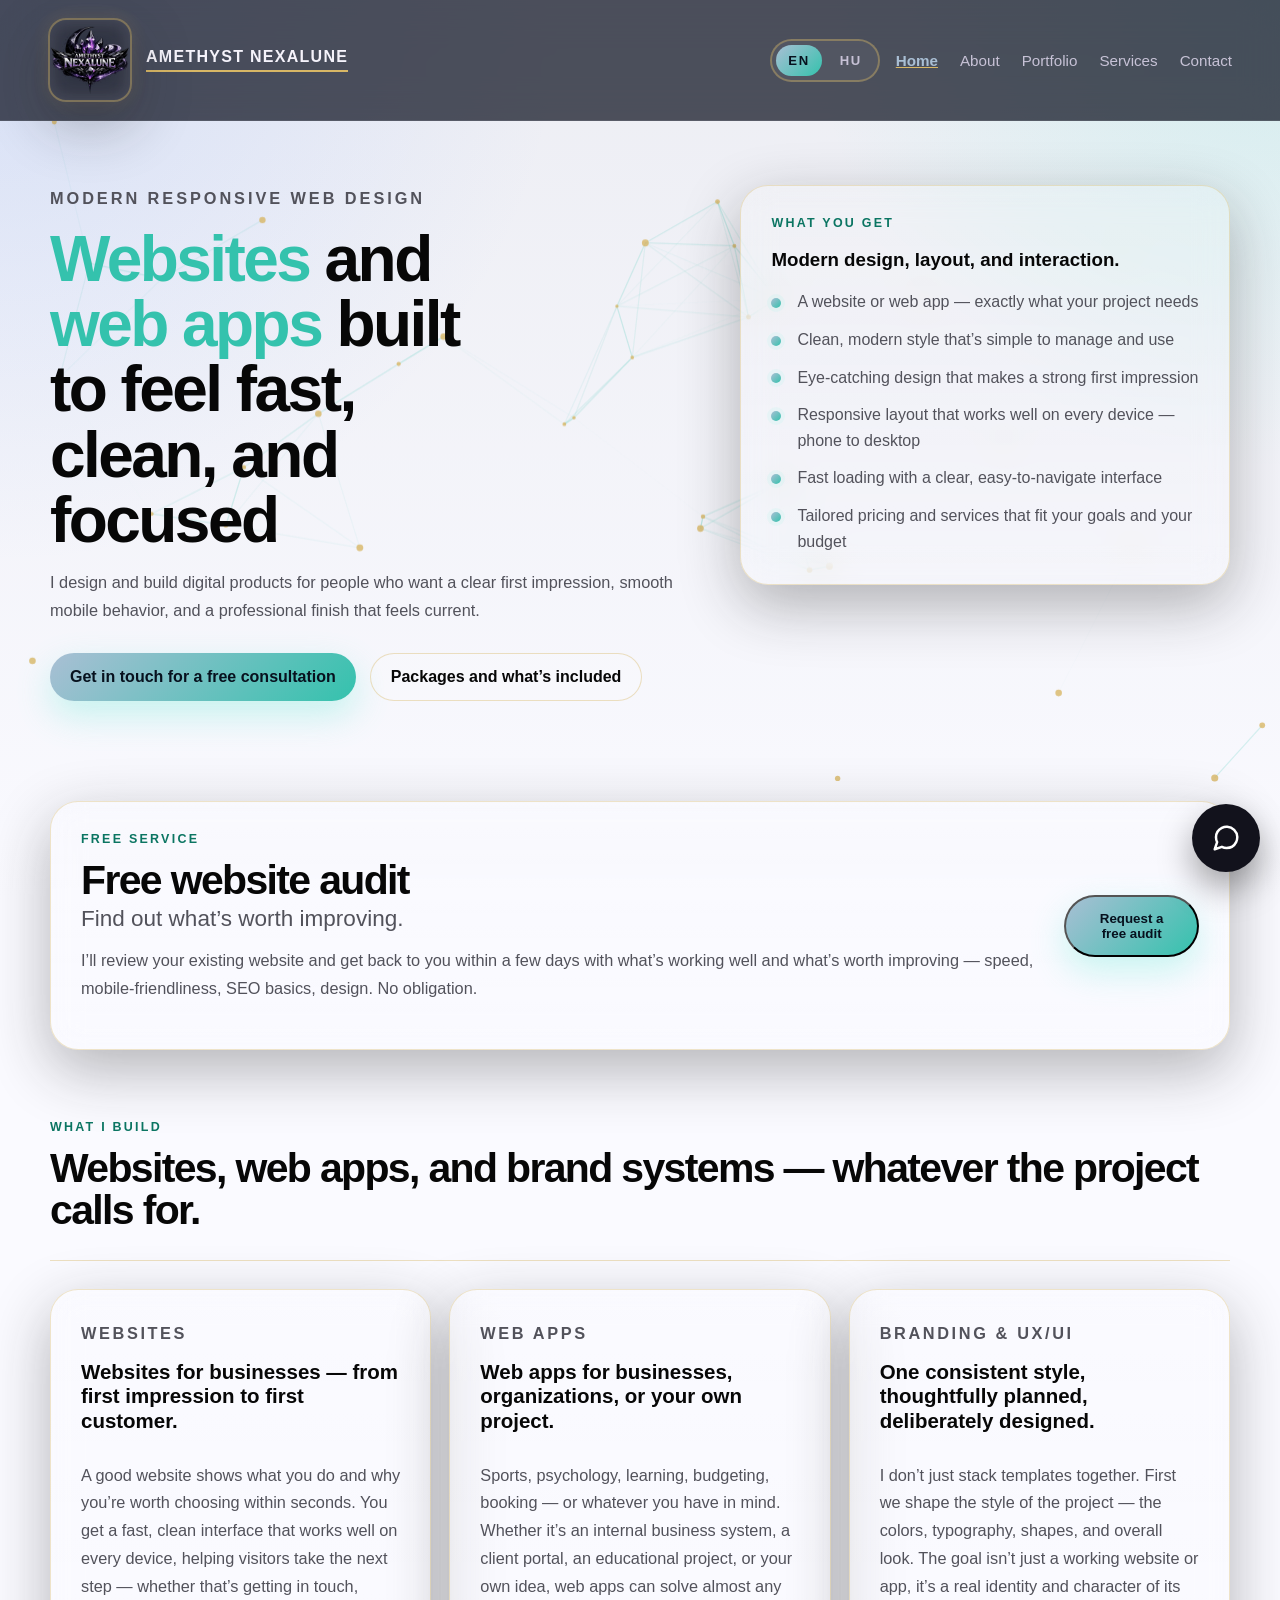
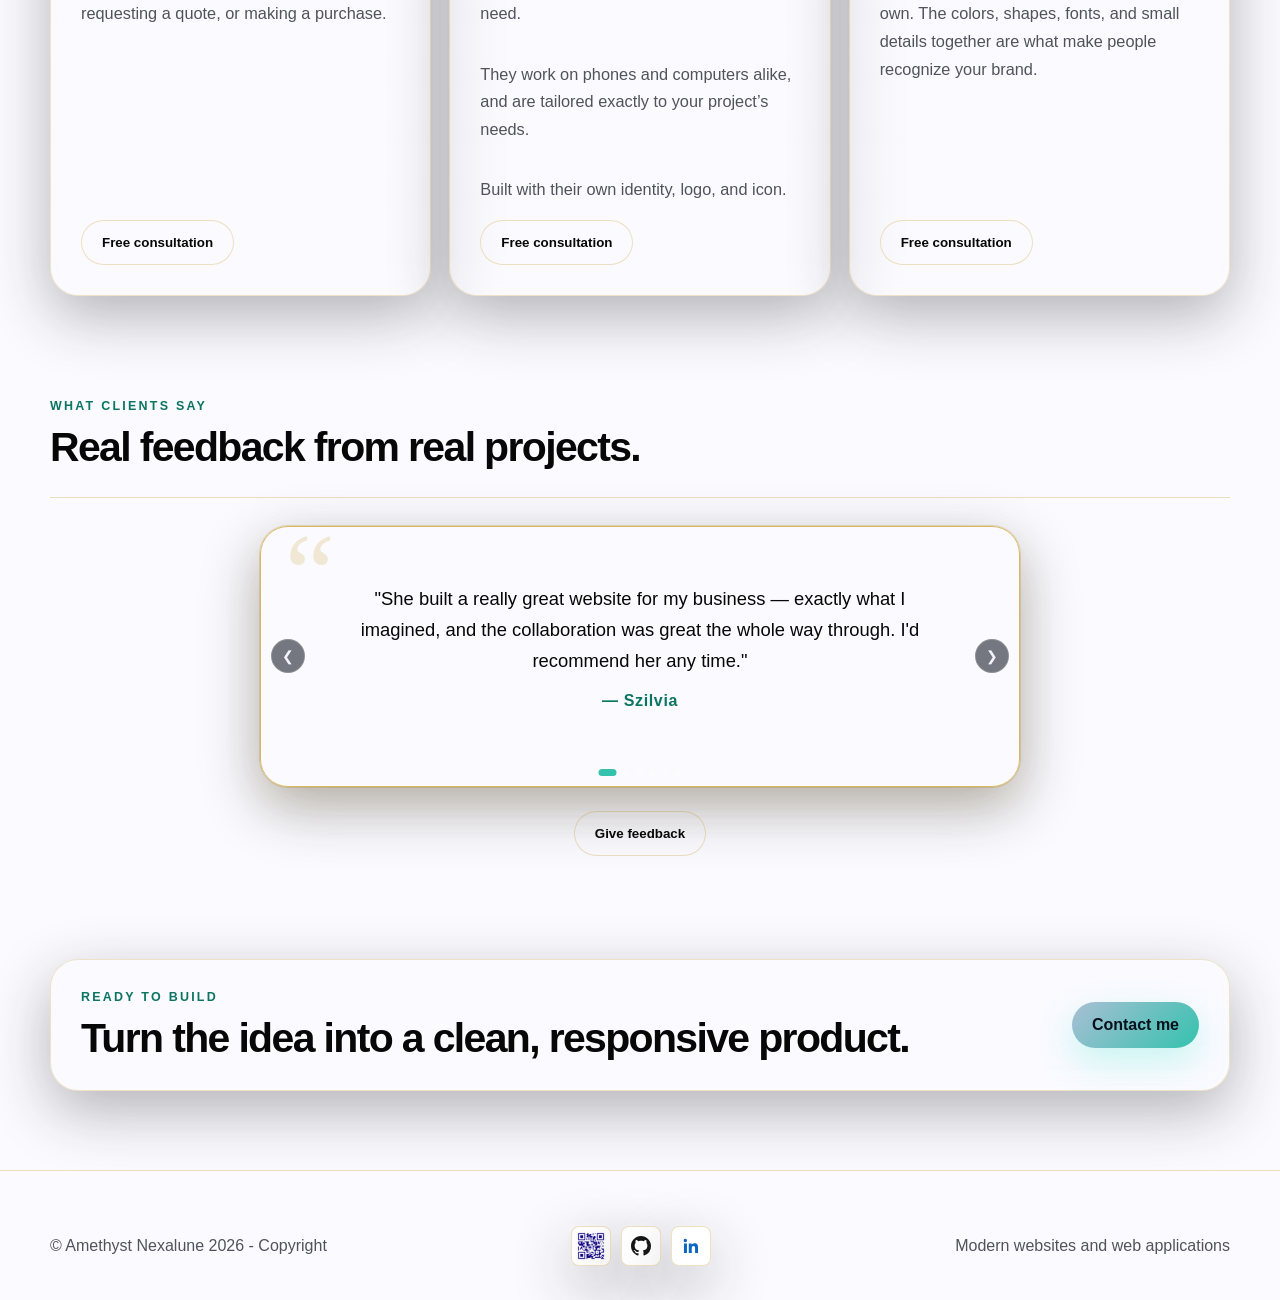
==== commit a3d0aa43: "Add back-to-top button and enhance project card styling and functionality" ====
--- a/index.html
+++ b/index.html
@@ -197,7 +197,7 @@
                 </div>
             </section>
         </main>
-        <button id="backToTopBtn" data-i18n="back_to_top">Back to top</button>
+         <button id="backToTopBtn" data-i18n="back_to_top">Back to top</button>
         <hr>
 
         <footer class="footer">
--- a/assets/css/style.css
+++ b/assets/css/style.css
@@ -504,11 +504,11 @@
 }
 
 .qr-code {
-    width: 80px;
-    height: 80px;
-    padding: 6px;
+    width: 40px;
+    height: 40px;
+    padding: 3px;
     background: #fff;
-    border-radius: 10px;
+    border-radius: 8px;
     border: 1px solid var(--gold-soft);
     box-shadow: var(--shadow);
 }
@@ -1211,9 +1211,13 @@
 }
 
 .project-card-body {
-    display: grid;
-    align-content: start;
+    display: flex;
+    flex-direction: column;
     gap: 12px;
+}
+
+.project-card-body .button {
+    margin-top: auto;
 }
 
 .project-points {
@@ -1496,18 +1500,76 @@
 }
 
 /* ==========================================================================
+   Back-to-top button
+   ========================================================================== */
+#backToTopBtn {
+    position: fixed;
+    right: 20px;
+    bottom: 110px;
+    z-index: 40;
+    display: inline-flex;
+    align-items: center;
+    gap: 6px;
+    padding: 10px 16px;
+    border-radius: 999px;
+    border: 0;
+    background: linear-gradient(135deg, var(--accent), var(--accent-strong));
+    color: #07111e;
+    font: inherit;
+    font-weight: 700;
+    font-size: 0.85rem;
+    cursor: pointer;
+    box-shadow: 0 14px 34px rgba(94, 234, 212, 0.32);
+    opacity: 0;
+    visibility: hidden;
+    transform: translateY(10px);
+    transition: opacity 0.25s ease, transform 0.25s ease, visibility 0.25s;
+}
+
+#backToTopBtn::before {
+    content: "↑";
+}
+
+#backToTopBtn.is-visible {
+    opacity: 1;
+    visibility: visible;
+    transform: translateY(0);
+}
+
+#backToTopBtn:hover,
+#backToTopBtn:focus-visible {
+    transform: translateY(-2px);
+}
+
+@media (max-width: 640px) {
+    #backToTopBtn {
+        right: 14px;
+        bottom: 96px;
+        padding: 8px 14px;
+        font-size: 0.8rem;
+    }
+}
+
+@media (prefers-reduced-motion: reduce) {
+    #backToTopBtn {
+        transition: opacity 0.25s ease, visibility 0.25s;
+        transform: none;
+    }
+}
+
+/* ==========================================================================
    AI chat widget (floating button + popup panel, present on every page)
    ========================================================================== */
 .chat-widget {
     position: fixed;
     right: 20px;
-    bottom: 20px;
+    bottom: 28px;
     z-index: 45;
 }
 
 .chat-fab {
-    width: 56px;
-    height: 56px;
+    width: 68px;
+    height: 68px;
     border-radius: 50%;
     border: 0;
     display: flex;
@@ -1516,7 +1578,7 @@
     background: #12121c;
     color: #fff;
     cursor: pointer;
-    box-shadow: 0 14px 30px rgba(0, 0, 0, 0.32);
+    box-shadow: 0 16px 34px rgba(0, 0, 0, 0.36);
     transition: transform 0.2s ease;
 }
 
@@ -1530,8 +1592,8 @@
 }
 
 .chat-fab svg {
-    width: 26px;
-    height: 26px;
+    width: 30px;
+    height: 30px;
 }
 
 .contact-ai {
@@ -1763,7 +1825,7 @@
 @media (max-width: 640px) {
     .chat-widget {
         right: 14px;
-        bottom: 14px;
+        bottom: 20px;
     }
 
     .contact-ai {
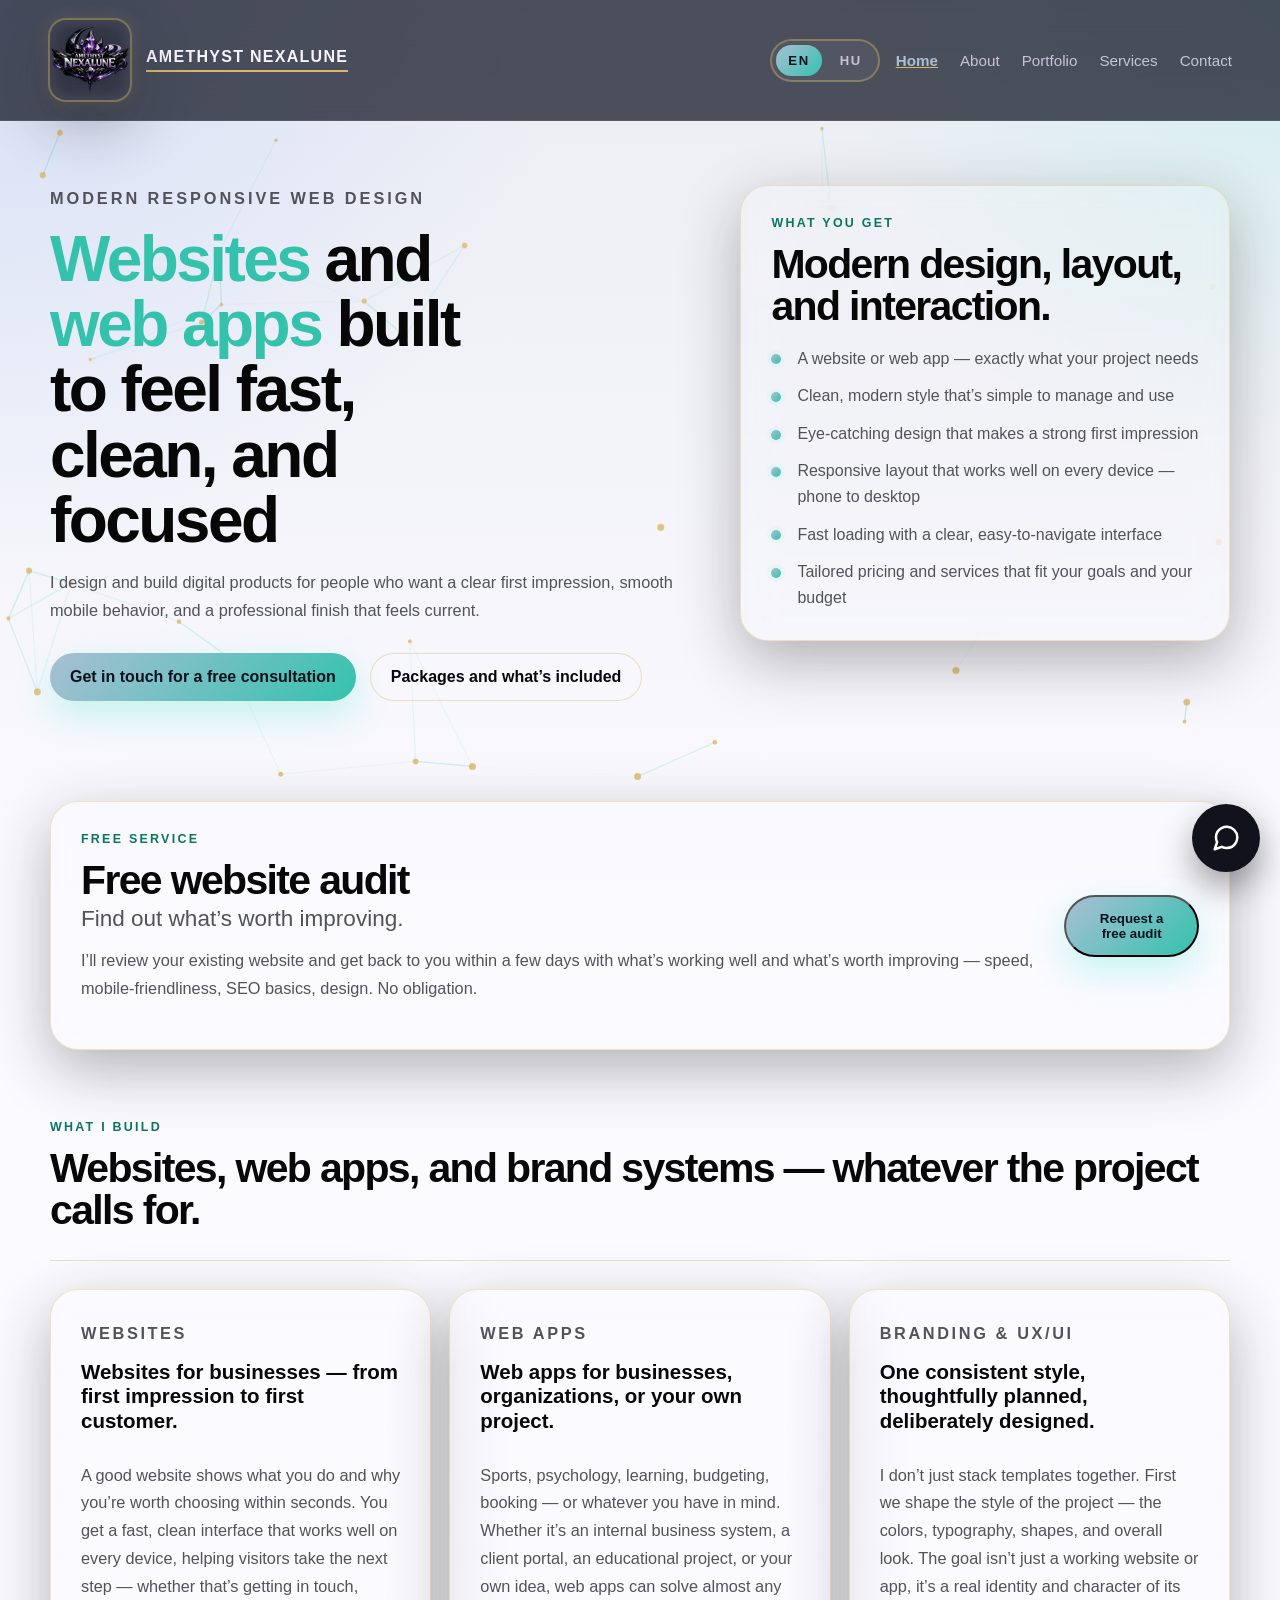
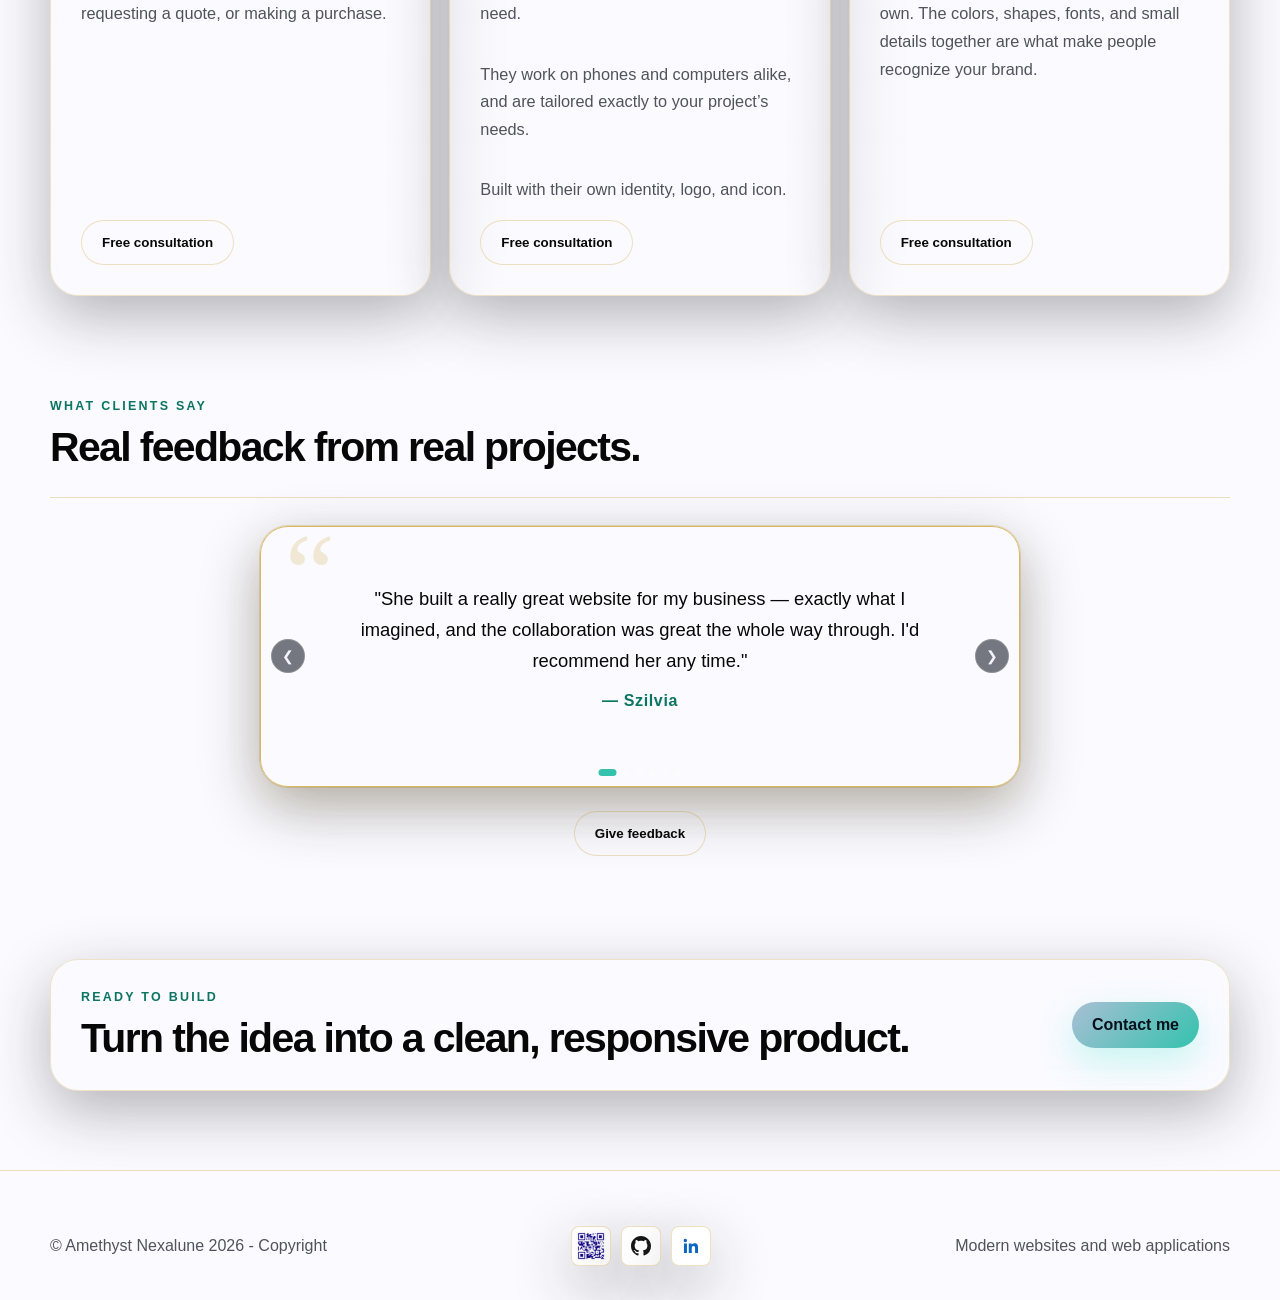
==== commit dcf1005e: "Update canonical URLs and Open Graph metadata across multiple pages; add robots.txt and sitemap.xml " ====
--- a/index.html
+++ b/index.html
@@ -14,10 +14,10 @@
         <meta name="viewport" content="width=device-width, initial-scale=1.0">
         <title data-i18n="index_title">Amethyst Nexalune | Web Development & Web Apps / Webfejlesztés és Web Appok</title>
         <meta name="description" content="Website & web app developer — professional UX/UI websites, web apps, and digital business cards." data-i18n-content="index_description">
-        <link rel="canonical" href="https://amethyst-nexalune.co.uk/">
+        <link rel="canonical" href="https://www.amethyst-nexalune.co.uk/">
         <meta property="og:type" content="website">
         <meta property="og:site_name" content="Amethyst Nexalune">
-        <meta property="og:url" content="https://amethyst-nexalune.co.uk/">
+        <meta property="og:url" content="https://www.amethyst-nexalune.co.uk/">
         <meta property="og:title" content="Amethyst Nexalune | Web Development & Web Apps / Webfejlesztés és Web Appok" data-i18n-content="index_title">
         <meta property="og:description" content="Website & web app developer — professional UX/UI websites, web apps, and digital business cards." data-i18n-content="index_description">
         <link rel="icon" type="image/svg+xml" href="assets/images/favicon.svg">
@@ -82,7 +82,7 @@
 
                     <aside class="hero-panel reveal">
                         <p class="eyebrow" data-i18n="home_get_eyebrow">What you get</p>
-                        <h3 data-i18n="home_get_h2">Modern design, layout, and interaction.</h3>
+                        <h2 data-i18n="home_get_h2">Modern design, layout, and interaction.</h2>
                         <ul class="feature-list cascade-directions">
                             <li class="reveal" data-i18n="home_get1">Responsive layout with mobile-first navigation</li>
                             <li class="reveal" data-i18n="home_get2">Fast-loading static structure with clean, modern style</li>
--- a/assets/css/style.css
+++ b/assets/css/style.css
@@ -361,6 +361,88 @@
     }
 }
 
+/* ==========================================================================
+   Rotating 3D gem — decorative amethyst crystal in the hero panel
+   ========================================================================== */
+.gem-scene {
+    --gem-tilt-x: 0deg;
+    --gem-tilt-y: 0deg;
+    position: relative;
+    width: 150px;
+    height: 150px;
+    margin: 0 auto 26px;
+    perspective: 700px;
+}
+
+.gem-scene::before {
+    content: "";
+    position: absolute;
+    inset: -34px;
+    border-radius: 50%;
+    background: radial-gradient(circle, rgba(146, 92, 214, 0.42), transparent 70%);
+    filter: blur(10px);
+    z-index: 0;
+}
+
+.gem {
+    position: absolute;
+    inset: 0;
+    transform-style: preserve-3d;
+    animation: gem-spin 16s linear infinite;
+    will-change: transform;
+}
+
+@keyframes gem-spin {
+    from { transform: rotateX(calc(-14deg + var(--gem-tilt-x))) rotateY(var(--gem-tilt-y)); }
+    to   { transform: rotateX(calc(-14deg + var(--gem-tilt-x))) rotateY(calc(360deg + var(--gem-tilt-y))); }
+}
+
+.gem-facet {
+    position: absolute;
+    top: 50%;
+    left: 50%;
+    width: 78px;
+    height: 112px;
+    margin: -56px 0 0 -39px;
+    clip-path: polygon(50% 0%, 100% 50%, 50% 100%, 0% 50%);
+    background: linear-gradient(155deg, #cda6f2 0%, #7a45c4 55%, #35164f 100%);
+    border: 1px solid rgba(216, 183, 101, 0.45);
+    box-shadow: inset 0 0 18px rgba(255, 255, 255, 0.18);
+    backface-visibility: hidden;
+    transform: rotateY(calc(45deg * var(--i, 0))) translateZ(58px);
+}
+
+.gem-facet:nth-child(even) {
+    background: linear-gradient(155deg, #b98be0 0%, #5c2f96 55%, #240f3d 100%);
+}
+
+.gem-facet:nth-child(3n) {
+    height: 120px;
+    margin-top: -60px;
+}
+
+@media (max-width: 960px) {
+    .gem-scene {
+        width: 120px;
+        height: 120px;
+        margin-bottom: 20px;
+    }
+
+    .gem-facet {
+        width: 62px;
+        height: 90px;
+        margin: -45px 0 0 -31px;
+        transform: rotateY(calc(45deg * var(--i, 0))) translateZ(46px);
+    }
+}
+
+@media (prefers-reduced-motion: reduce) {
+    .gem {
+        animation: none;
+        transform: rotateX(-14deg) rotateY(20deg);
+    }
+}
+
 .section.cta-section-compact {
     padding-top: clamp(10px, 1.5vw, 20px);
     padding-bottom: clamp(10px, 1.5vw, 20px);
@@ -1055,6 +1137,78 @@
     aspect-ratio: 16 / 10;
     background: rgba(255, 255, 255, 0.05);
     border: 1px solid rgba(255, 255, 255, 0.08);
+}
+
+/* ==========================================================================
+   3D tilt hover effect (project cards) — preview on a single card first
+   ========================================================================== */
+.tilt-card {
+    --tilt-rx: 0deg;
+    --tilt-ry: 0deg;
+    --tilt-scale: 1;
+    --glare-x: 50%;
+    --glare-y: 50%;
+    position: relative;
+    transform-style: preserve-3d;
+    transition: box-shadow 0.4s ease;
+}
+
+.tilt-card.chaos-card.reveal.is-visible {
+    transform: translate3d(0, 0, 0) rotate(0deg) perspective(1100px) rotateX(var(--tilt-rx)) rotateY(var(--tilt-ry)) scale3d(var(--tilt-scale), var(--tilt-scale), 1);
+}
+
+/* Once the fly-in entrance has finished (tilt-ready is added by app.js on
+   transitionend), swap to a snappy transition so hover-tilt tracks the
+   cursor instead of inheriting the slow 1.1s entrance easing. */
+.tilt-card.tilt-ready.chaos-card.reveal.is-visible {
+    transition: transform 0.12s ease-out, box-shadow 0.4s ease;
+}
+
+.tilt-card:hover {
+    box-shadow: 0 34px 80px rgba(15, 12, 32, 0.5), 0 0 0 1px var(--gold-soft);
+    z-index: 2;
+}
+
+.tilt-card::after {
+    content: "";
+    position: absolute;
+    inset: 0;
+    border-radius: inherit;
+    background: radial-gradient(circle at var(--glare-x) var(--glare-y), rgba(255, 255, 255, 0.32), transparent 55%);
+    opacity: 0;
+    transition: opacity 0.3s ease;
+    pointer-events: none;
+    z-index: 2;
+}
+
+.tilt-card:hover::after {
+    opacity: 1;
+}
+
+.tilt-card .project-card-media {
+    transform: translateZ(28px);
+    transition: transform 0.12s ease-out;
+}
+
+@media (hover: none) {
+    .tilt-card.chaos-card.reveal.is-visible {
+        transform: translate3d(0, 0, 0) rotate(0deg);
+    }
+
+    .tilt-card::after {
+        display: none;
+    }
+}
+
+@media (prefers-reduced-motion: reduce) {
+    .tilt-card.chaos-card.reveal.is-visible {
+        transform: none;
+        transition: none;
+    }
+
+    .tilt-card .project-card-media {
+        transform: none;
+    }
 }
 
 .project-card-media img {
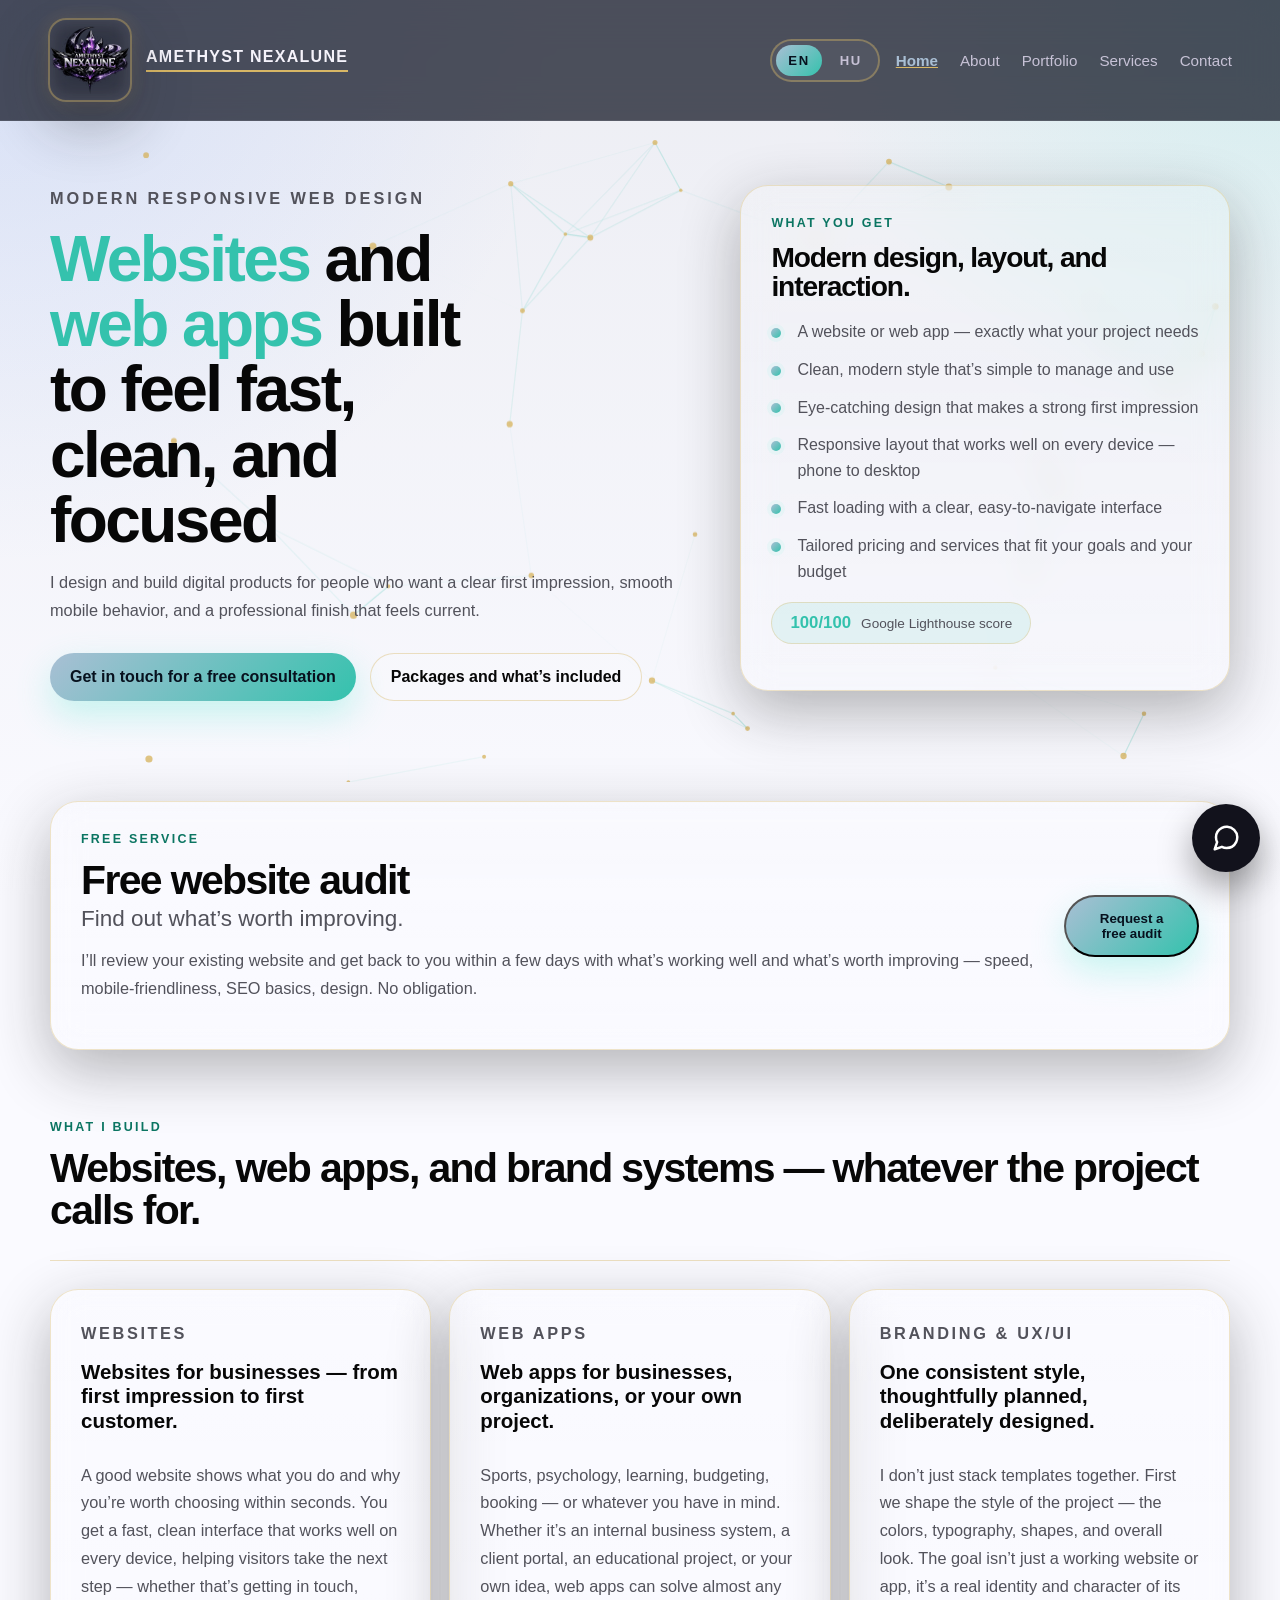
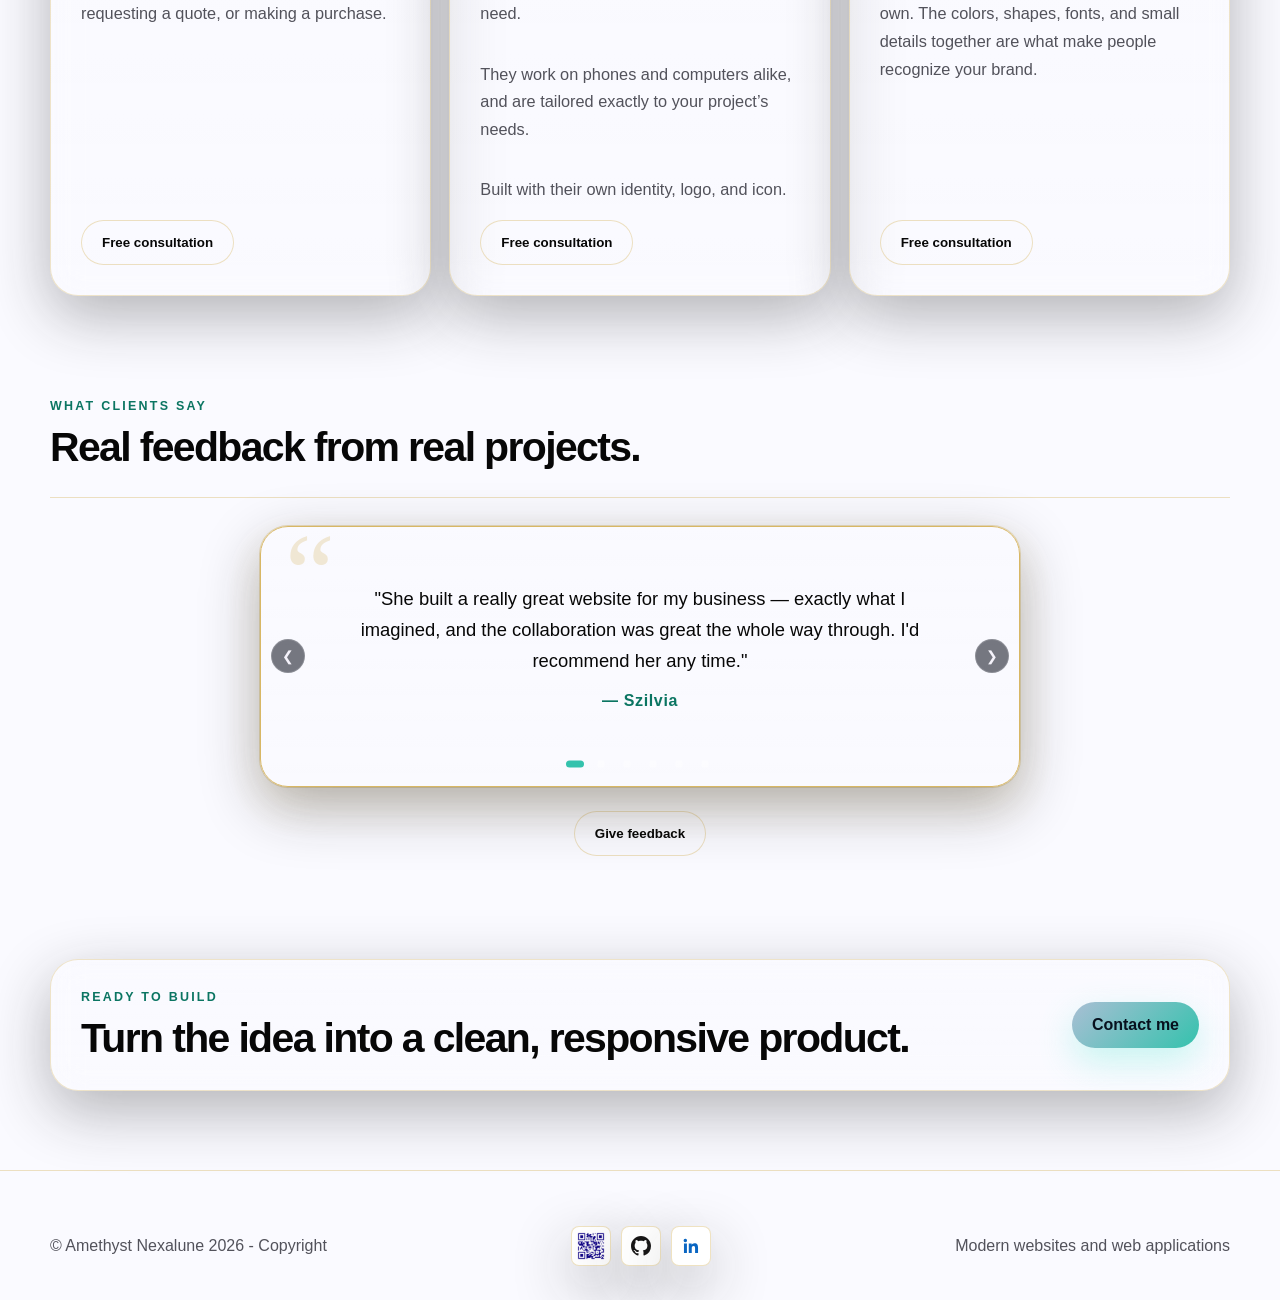
==== commit 72cf59a9: "Refactor code structure for improved readability and maintainability" ====
--- a/index.html
+++ b/index.html
@@ -91,6 +91,7 @@
                             <li class="reveal" data-i18n="home_get5">Design choices that support the message, not distract from it</li>
                             <li class="reveal" data-i18n="home_get6">Tailored pricing and services that fit your goals and your budget</li>
                         </ul>
+                        <p class="lighthouse-inline"><span class="lighthouse-inline-score">100/100</span> <span class="lighthouse-inline-text" data-i18n="home_lighthouse_inline">Google Lighthouse score</span></p>
                     </aside>
                 </div>
             </section>
--- a/assets/css/style.css
+++ b/assets/css/style.css
@@ -509,10 +509,17 @@
 }
 
 .section-heading h2,
-.hero-panel h2,
 .cta-card h2,
 .split-grid h2 {
     font-size: clamp(1.8rem, 3.2vw, 3.1rem);
+}
+
+/* Narrower than the other h2 contexts above — this one lives in the
+   hero sidebar card, where the full section-heading size overflows
+   longer titles (e.g. "My IT qualifications/certifications"). */
+.hero-panel h2 {
+    font-size: clamp(1.3rem, 2.2vw, 1.9rem);
+    overflow-wrap: break-word;
 }
 
 .lead,
@@ -1150,7 +1157,6 @@
     --glare-y: 50%;
     position: relative;
     transform-style: preserve-3d;
-    transition: box-shadow 0.4s ease;
 }
 
 .tilt-card.chaos-card.reveal.is-visible {
@@ -1159,9 +1165,11 @@
 
 /* Once the fly-in entrance has finished (tilt-ready is added by app.js on
    transitionend), swap to a snappy transition so hover-tilt tracks the
-   cursor instead of inheriting the slow 1.1s entrance easing. */
+   cursor instead of inheriting the slow 1.1s entrance easing. box-shadow is
+   intentionally left untransitioned (a paint-only property) so hover doesn't
+   register as a non-composited animation. */
 .tilt-card.tilt-ready.chaos-card.reveal.is-visible {
-    transition: transform 0.12s ease-out, box-shadow 0.4s ease;
+    transition: transform 0.12s ease-out;
 }
 
 .tilt-card:hover {
@@ -1268,23 +1276,37 @@
     transform: translateX(-50%);
     display: flex;
     align-items: center;
-    gap: 6px;
-}
-
+    gap: 2px;
+}
+
+/* The button is sized to the 24px touch-target minimum; the visible dot
+   is a smaller ::before centered inside it so the pill stays dainty. */
 .carousel-dot {
-    width: 7px;
-    height: 7px;
+    position: relative;
+    width: 24px;
+    height: 24px;
     padding: 0;
     border: 0;
+    background: transparent;
+    cursor: pointer;
+}
+
+.carousel-dot::before {
+    content: "";
+    position: absolute;
+    top: 50%;
+    left: 50%;
+    width: 18px;
+    height: 7px;
     border-radius: 999px;
     background: rgba(255, 255, 255, 0.45);
-    cursor: pointer;
-    transition: width 0.2s ease, background 0.2s ease;
-}
-
-.carousel-dot.active {
-    width: 18px;
+    transform: translate(-50%, -50%) scaleX(0.389);
+    transition: transform 0.2s ease;
+}
+
+.carousel-dot.active::before {
     background: var(--accent-strong);
+    transform: translate(-50%, -50%) scaleX(1);
 }
 
 .carousel-slide {
@@ -1651,6 +1673,68 @@
     height: 32px;
     border-radius: 6px;
     display: block;
+}
+
+.lighthouse-eyebrow {
+    margin-top: 40px;
+}
+
+.lighthouse-badges {
+    display: flex;
+    flex-wrap: wrap;
+    gap: 24px;
+    list-style: none;
+    padding: 0;
+    margin: 28px 0 0;
+}
+
+.lighthouse-badge {
+    display: flex;
+    flex-direction: column;
+    align-items: center;
+    gap: 8px;
+}
+
+.lighthouse-badge-score {
+    width: 64px;
+    height: 64px;
+    border-radius: 50%;
+    display: flex;
+    align-items: center;
+    justify-content: center;
+    border: 3px solid var(--accent-strong);
+    background: rgba(52, 194, 173, 0.1);
+    color: var(--accent-strong);
+    font-weight: 700;
+    font-size: 1.15rem;
+}
+
+.lighthouse-badge-label {
+    color: var(--muted);
+    font-size: 0.78rem;
+    text-align: center;
+}
+
+.lighthouse-inline {
+    display: inline-flex;
+    align-items: center;
+    gap: 10px;
+    margin-top: 18px;
+    padding: 10px 18px;
+    border: 1px solid var(--border);
+    border-radius: 999px;
+    background: rgba(52, 194, 173, 0.1);
+}
+
+.lighthouse-inline-score {
+    color: var(--accent-strong);
+    font-weight: 700;
+    font-size: 1.05rem;
+}
+
+.lighthouse-inline-text {
+    color: var(--muted);
+    font-size: 0.85rem;
 }
 
 /* ==========================================================================
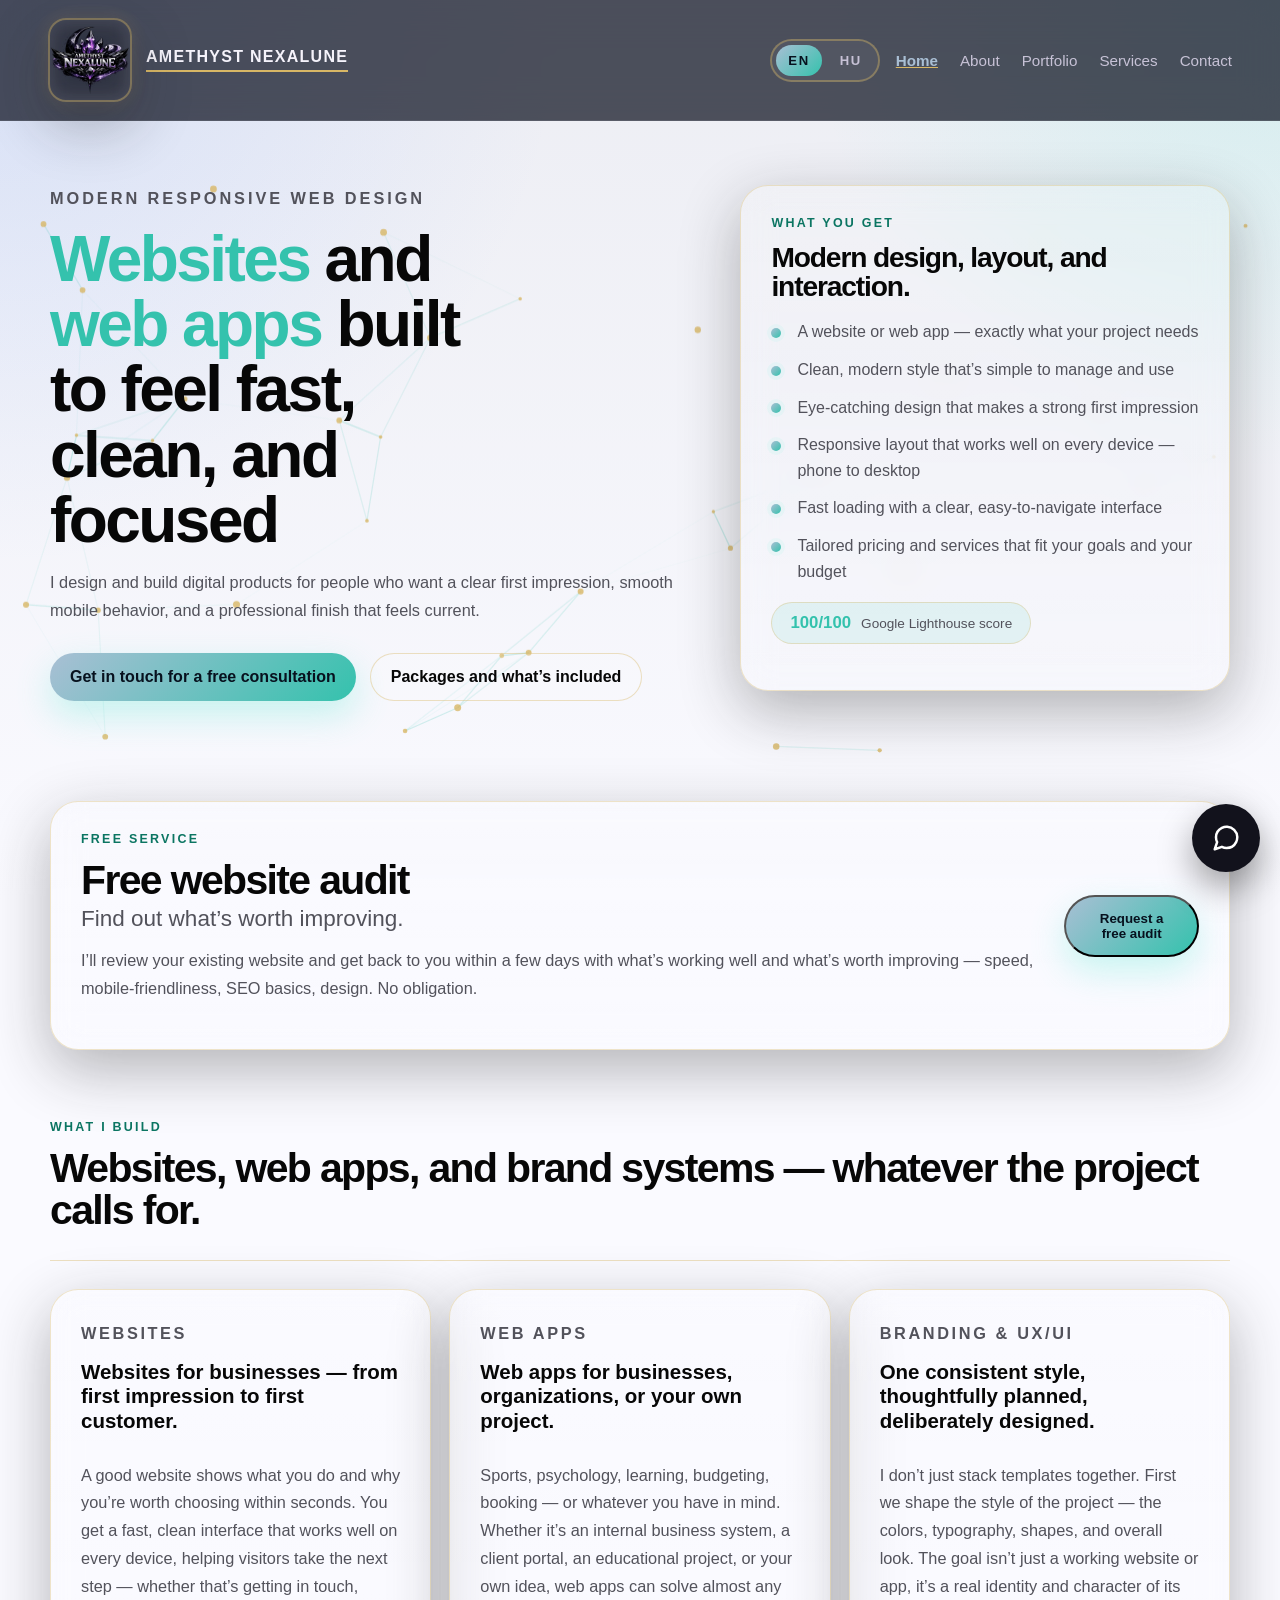
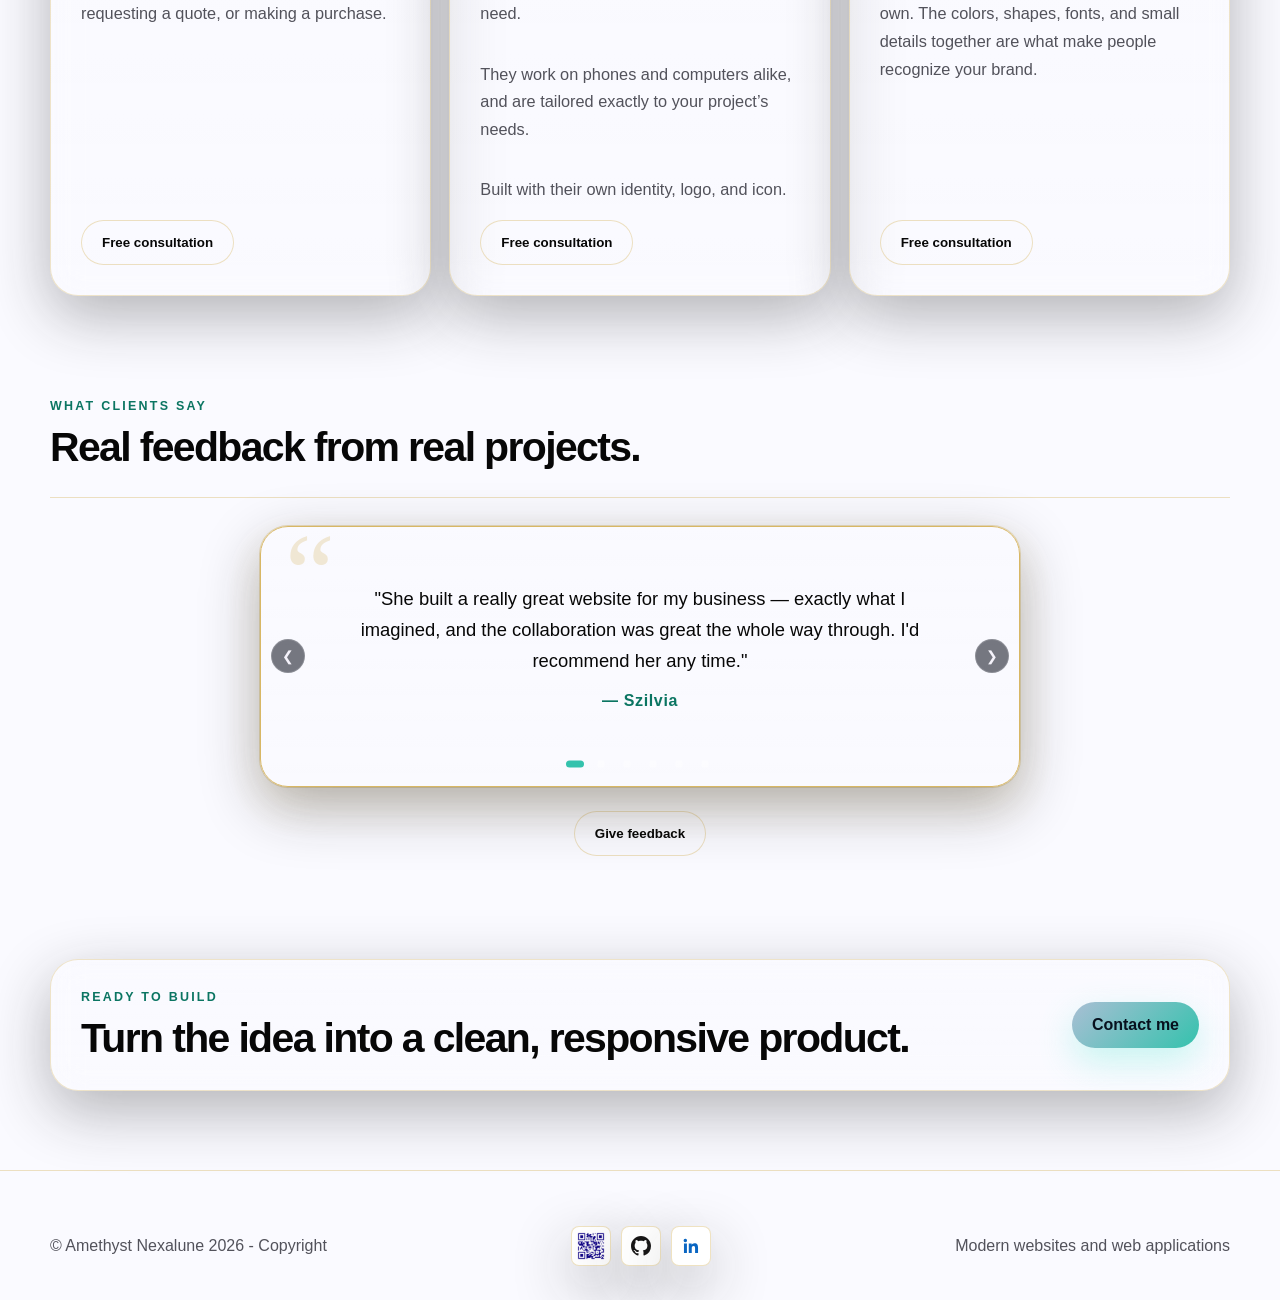
==== commit 399df2e8: "Enhance accessibility and structure for back-to-top buttons; add optional extras section to service " ====
--- a/index.html
+++ b/index.html
@@ -198,7 +198,7 @@
                 </div>
             </section>
         </main>
-         <button id="backToTopBtn" data-i18n="back_to_top">Back to top</button>
+         <button id="backToTopBtn" aria-label="Back to top" data-i18n-aria-label="back_to_top"><span class="sr-only" data-i18n="back_to_top">Back to top</span></button>
         <hr>
 
         <footer class="footer">
--- a/assets/css/style.css
+++ b/assets/css/style.css
@@ -1094,6 +1094,20 @@
     background: linear-gradient(135deg, var(--accent), var(--accent-strong));
 }
 
+.price-list-extra-label {
+    margin: 0;
+    color: var(--muted);
+    font-size: 0.78rem;
+    font-weight: 800;
+    text-transform: uppercase;
+    letter-spacing: 0.08em;
+}
+
+.price-list-extra {
+    padding-bottom: 12px;
+    border-bottom: 1px dashed var(--border);
+}
+
 .price-card .button {
     margin-top: auto;
     width: 100%;
@@ -1747,15 +1761,15 @@
     z-index: 40;
     display: inline-flex;
     align-items: center;
-    gap: 6px;
-    padding: 10px 16px;
-    border-radius: 999px;
+    justify-content: center;
+    width: 44px;
+    height: 44px;
+    padding: 0;
+    border-radius: 50%;
     border: 0;
     background: linear-gradient(135deg, var(--accent), var(--accent-strong));
     color: #07111e;
     font: inherit;
-    font-weight: 700;
-    font-size: 0.85rem;
     cursor: pointer;
     box-shadow: 0 14px 34px rgba(94, 234, 212, 0.32);
     opacity: 0;
@@ -1766,6 +1780,9 @@
 
 #backToTopBtn::before {
     content: "↑";
+    font-size: 1.25rem;
+    font-weight: 700;
+    line-height: 1;
 }
 
 #backToTopBtn.is-visible {
@@ -1783,8 +1800,8 @@
     #backToTopBtn {
         right: 14px;
         bottom: 96px;
-        padding: 8px 14px;
-        font-size: 0.8rem;
+        width: 40px;
+        height: 40px;
     }
 }
 
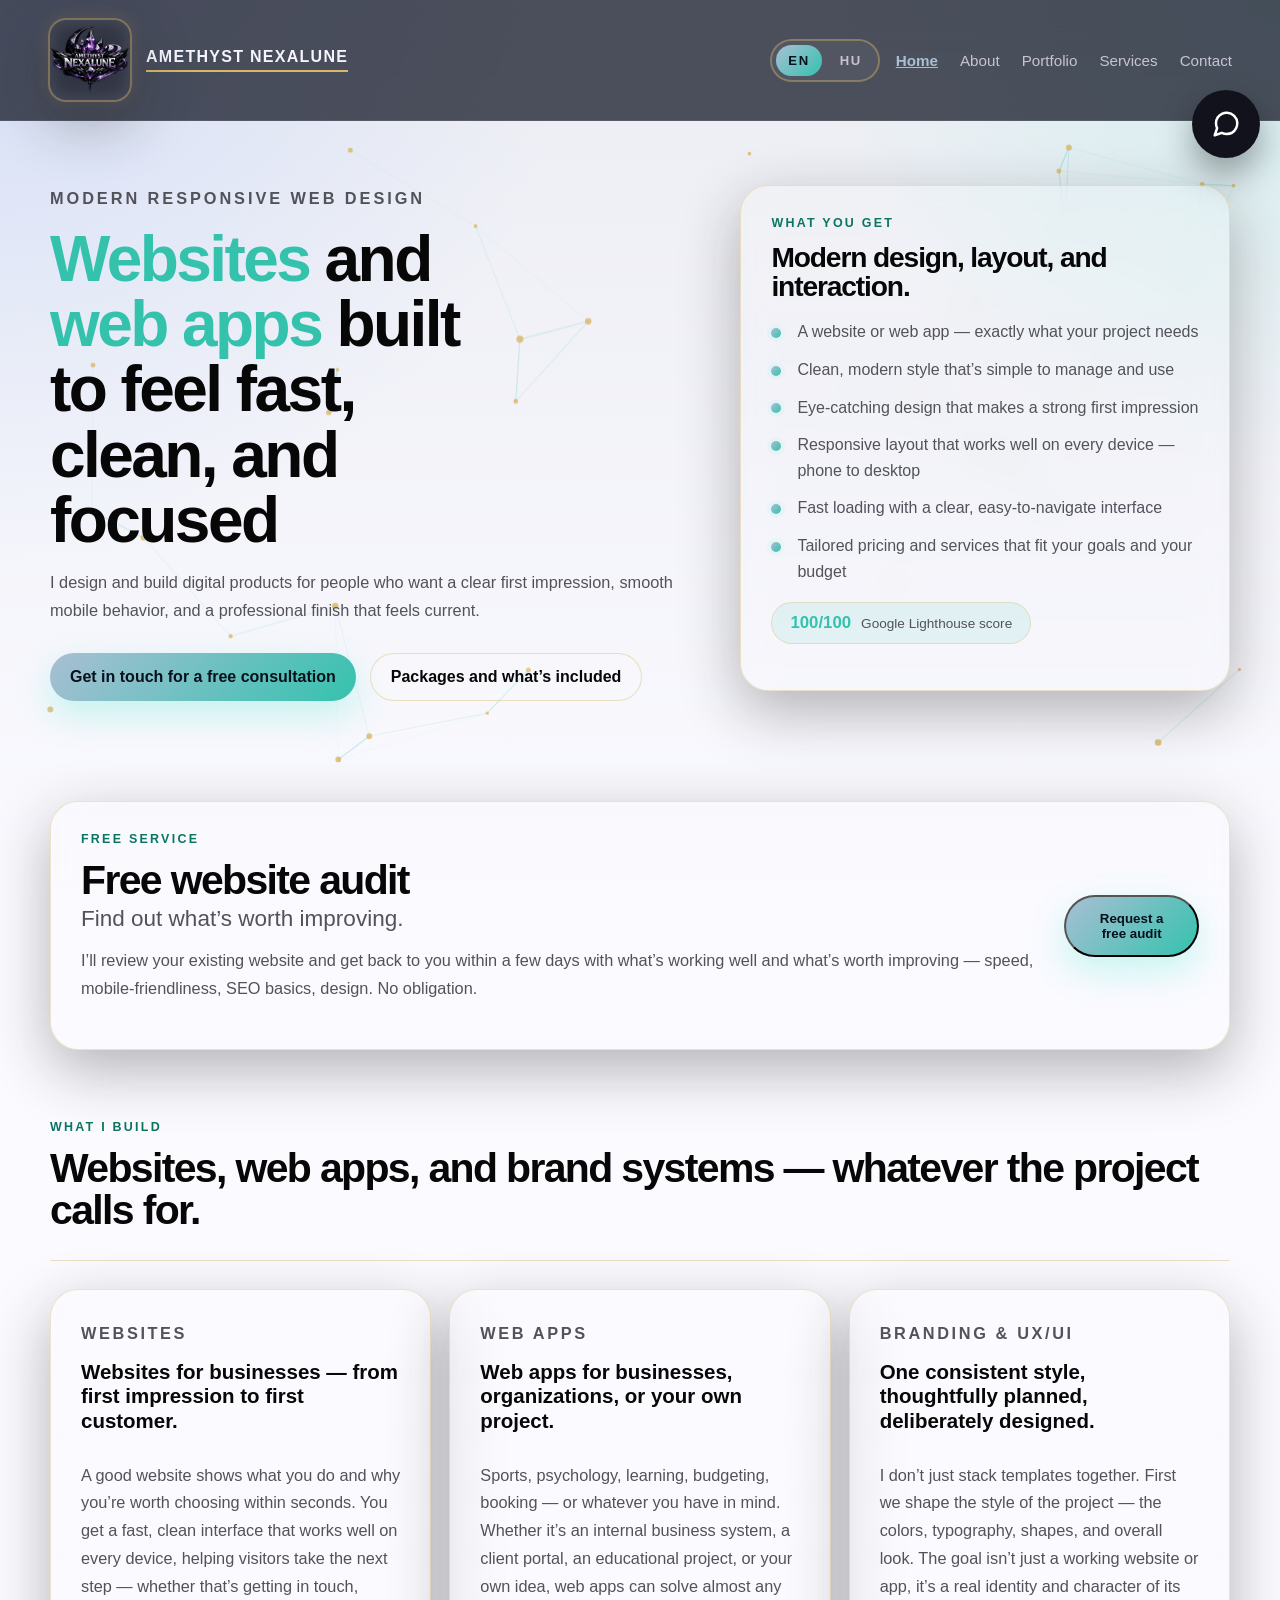
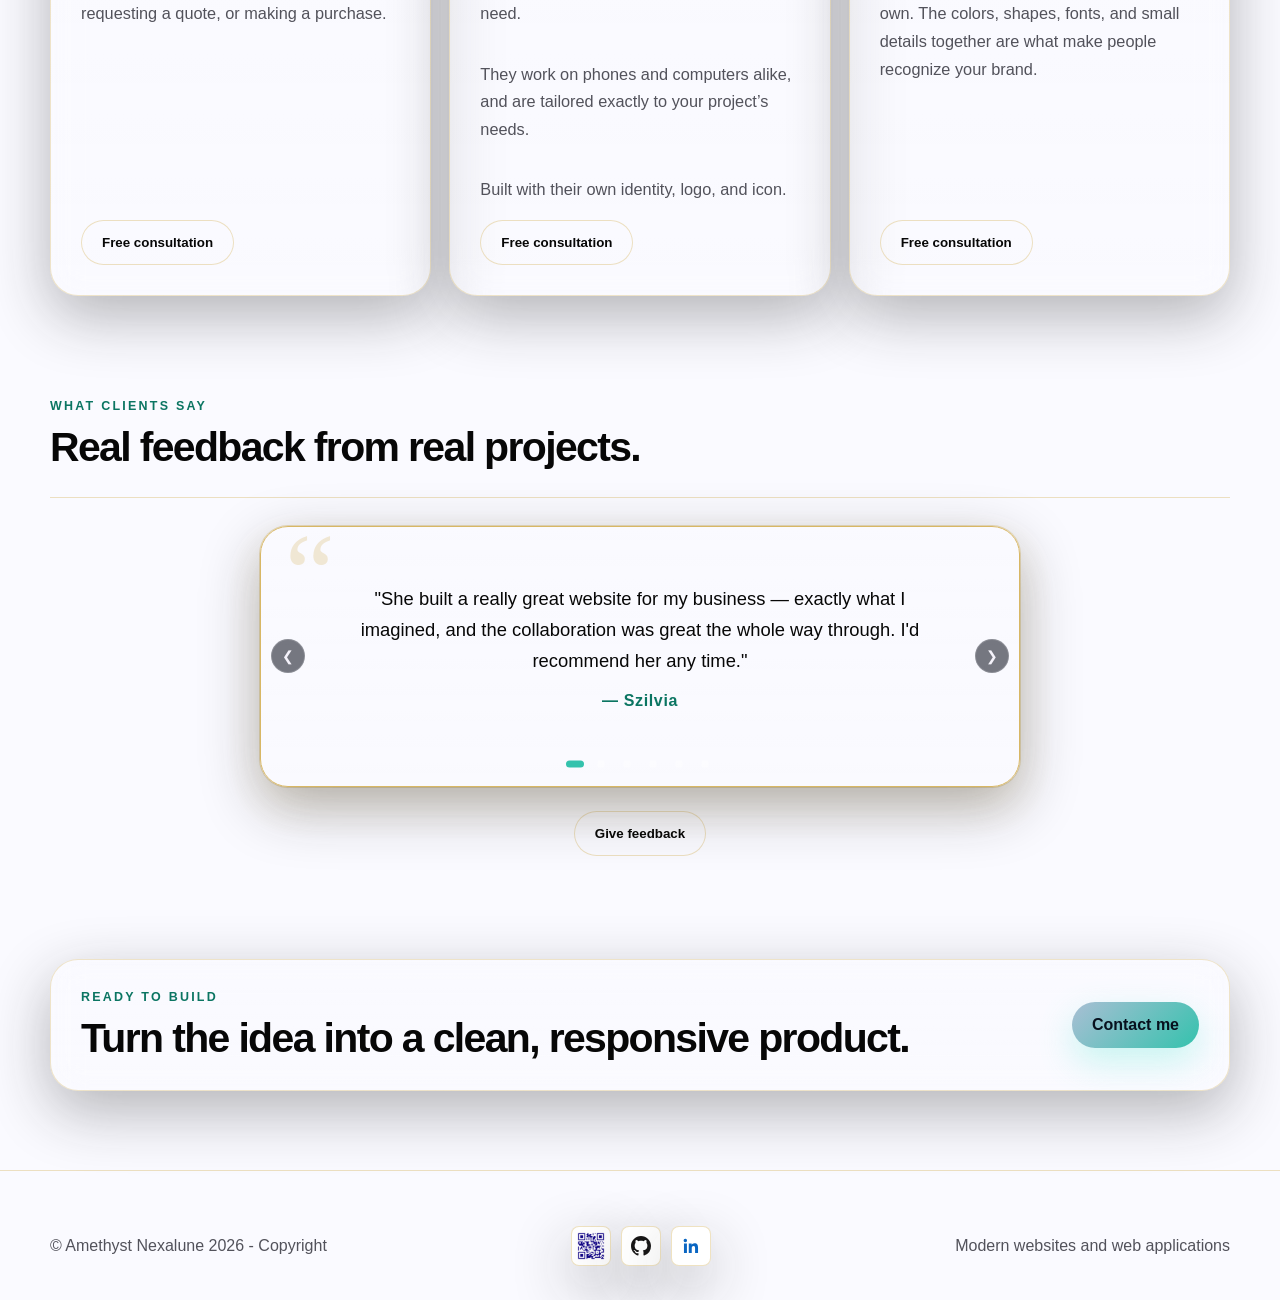
==== commit f95c0e6a: "Refactor pricing layout and update AI chatbot integration details across service offerings" ====
--- a/index.html
+++ b/index.html
@@ -198,7 +198,7 @@
                 </div>
             </section>
         </main>
-         <button id="backToTopBtn" aria-label="Back to top" data-i18n-aria-label="back_to_top"><span class="sr-only" data-i18n="back_to_top">Back to top</span></button>
+         <button id="backToTopBtn" aria-label="Back to top" data-i18n-aria-label="back_to_top"><svg viewBox="0 0 24 24" fill="none" stroke="currentColor" stroke-width="3" stroke-linecap="round" stroke-linejoin="round" aria-hidden="true"><path d="M12 19V5M5 12l7-7 7 7"/></svg><span class="sr-only" data-i18n="back_to_top">Back to top</span></button>
         <hr>
 
         <footer class="footer">
--- a/assets/css/style.css
+++ b/assets/css/style.css
@@ -1095,17 +1095,14 @@
 }
 
 .price-list-extra-label {
-    margin: 0;
+    margin: 4px 0 0;
+    padding-top: 12px;
+    border-top: 1px dashed var(--border);
     color: var(--muted);
     font-size: 0.78rem;
     font-weight: 800;
     text-transform: uppercase;
     letter-spacing: 0.08em;
-}
-
-.price-list-extra {
-    padding-bottom: 12px;
-    border-bottom: 1px dashed var(--border);
 }
 
 .price-card .button {
@@ -1778,11 +1775,9 @@
     transition: opacity 0.25s ease, transform 0.25s ease, visibility 0.25s;
 }
 
-#backToTopBtn::before {
-    content: "↑";
-    font-size: 1.25rem;
-    font-weight: 700;
-    line-height: 1;
+#backToTopBtn svg {
+    width: 22px;
+    height: 22px;
 }
 
 #backToTopBtn.is-visible {
@@ -1818,7 +1813,7 @@
 .chat-widget {
     position: fixed;
     right: 20px;
-    bottom: 28px;
+    top: 90px;
     z-index: 45;
 }
 
@@ -1854,7 +1849,7 @@
 .contact-ai {
     position: absolute;
     right: 0;
-    bottom: calc(100% + 14px);
+    top: calc(100% + 14px);
     width: min(360px, calc(100vw - 40px));
     display: flex;
     flex-direction: column;
@@ -1865,8 +1860,8 @@
     overflow: hidden;
     visibility: hidden;
     opacity: 0;
-    transform: translateY(16px) scale(0.96);
-    transform-origin: bottom right;
+    transform: translateY(-16px) scale(0.96);
+    transform-origin: top right;
     transition: opacity 0.2s ease, transform 0.2s ease, visibility 0.2s;
 }
 
@@ -2080,7 +2075,7 @@
 @media (max-width: 640px) {
     .chat-widget {
         right: 14px;
-        bottom: 20px;
+        top: 78px;
     }
 
     .contact-ai {
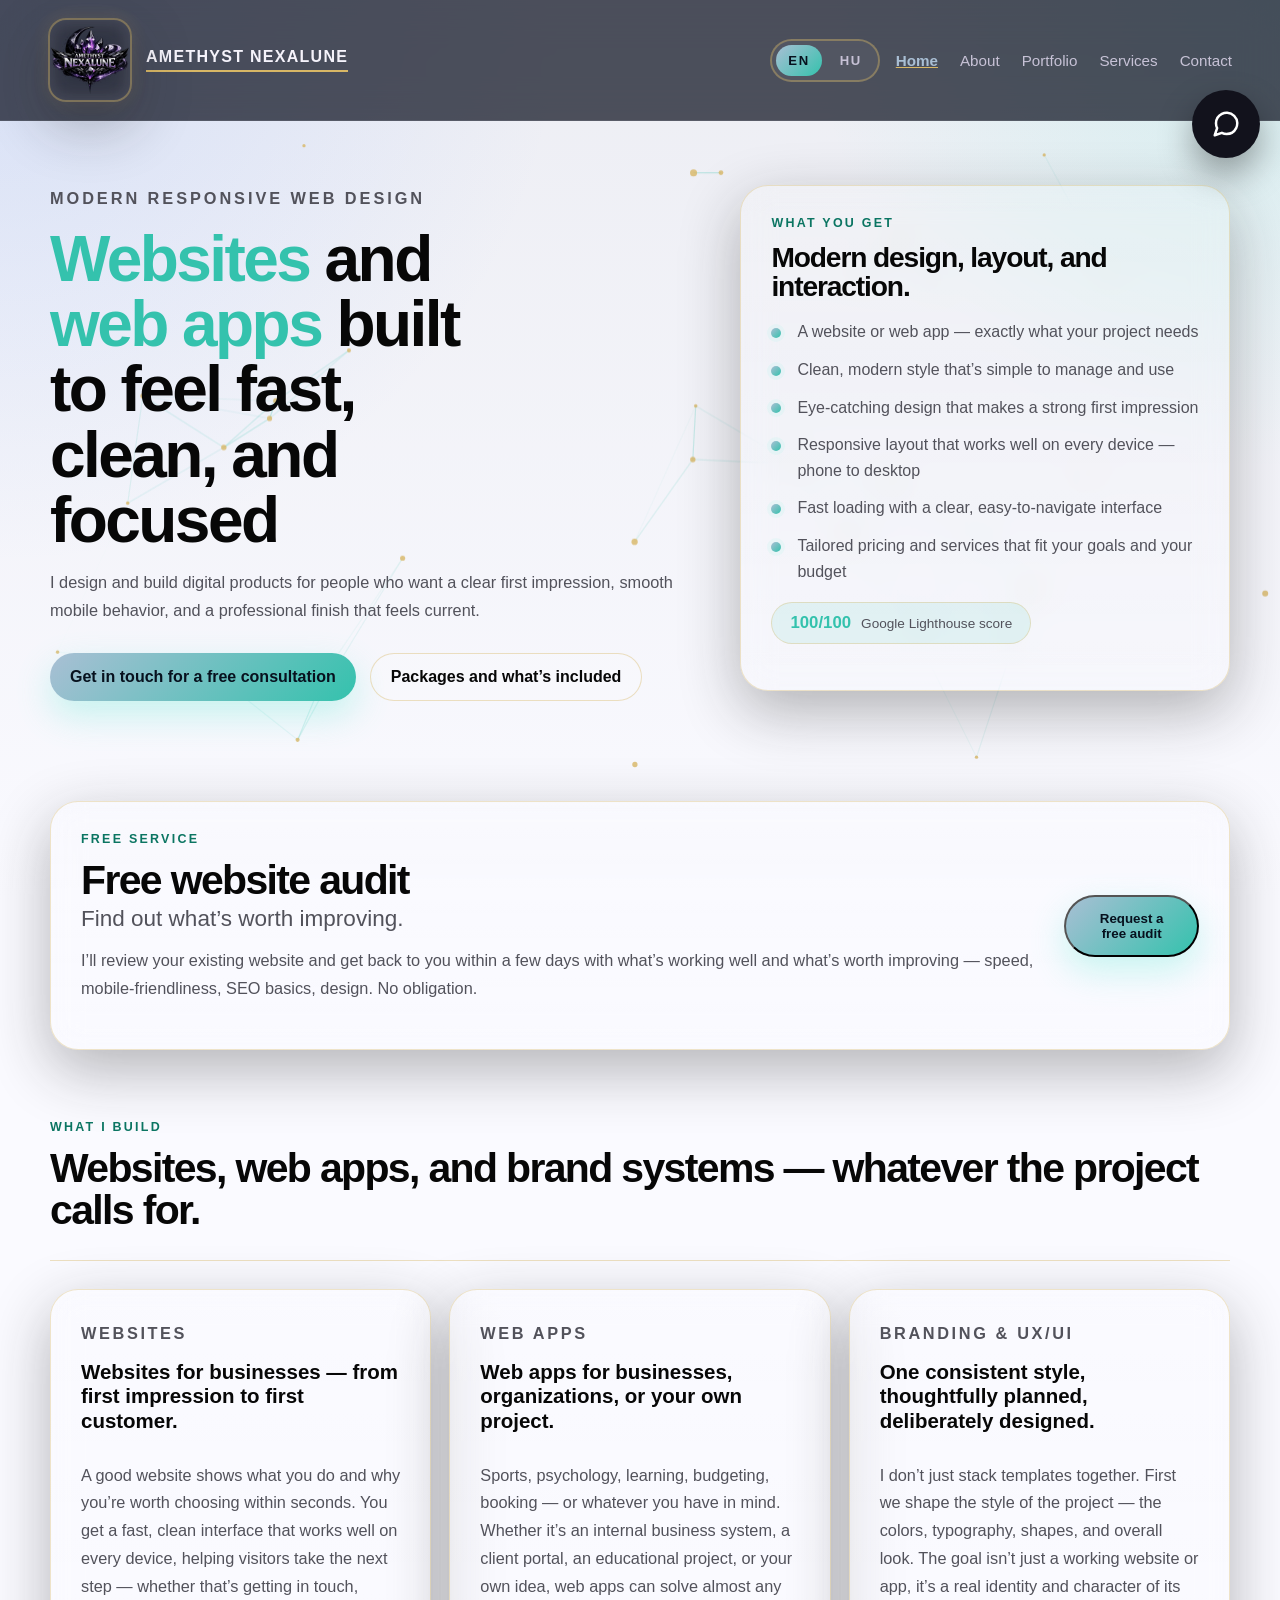
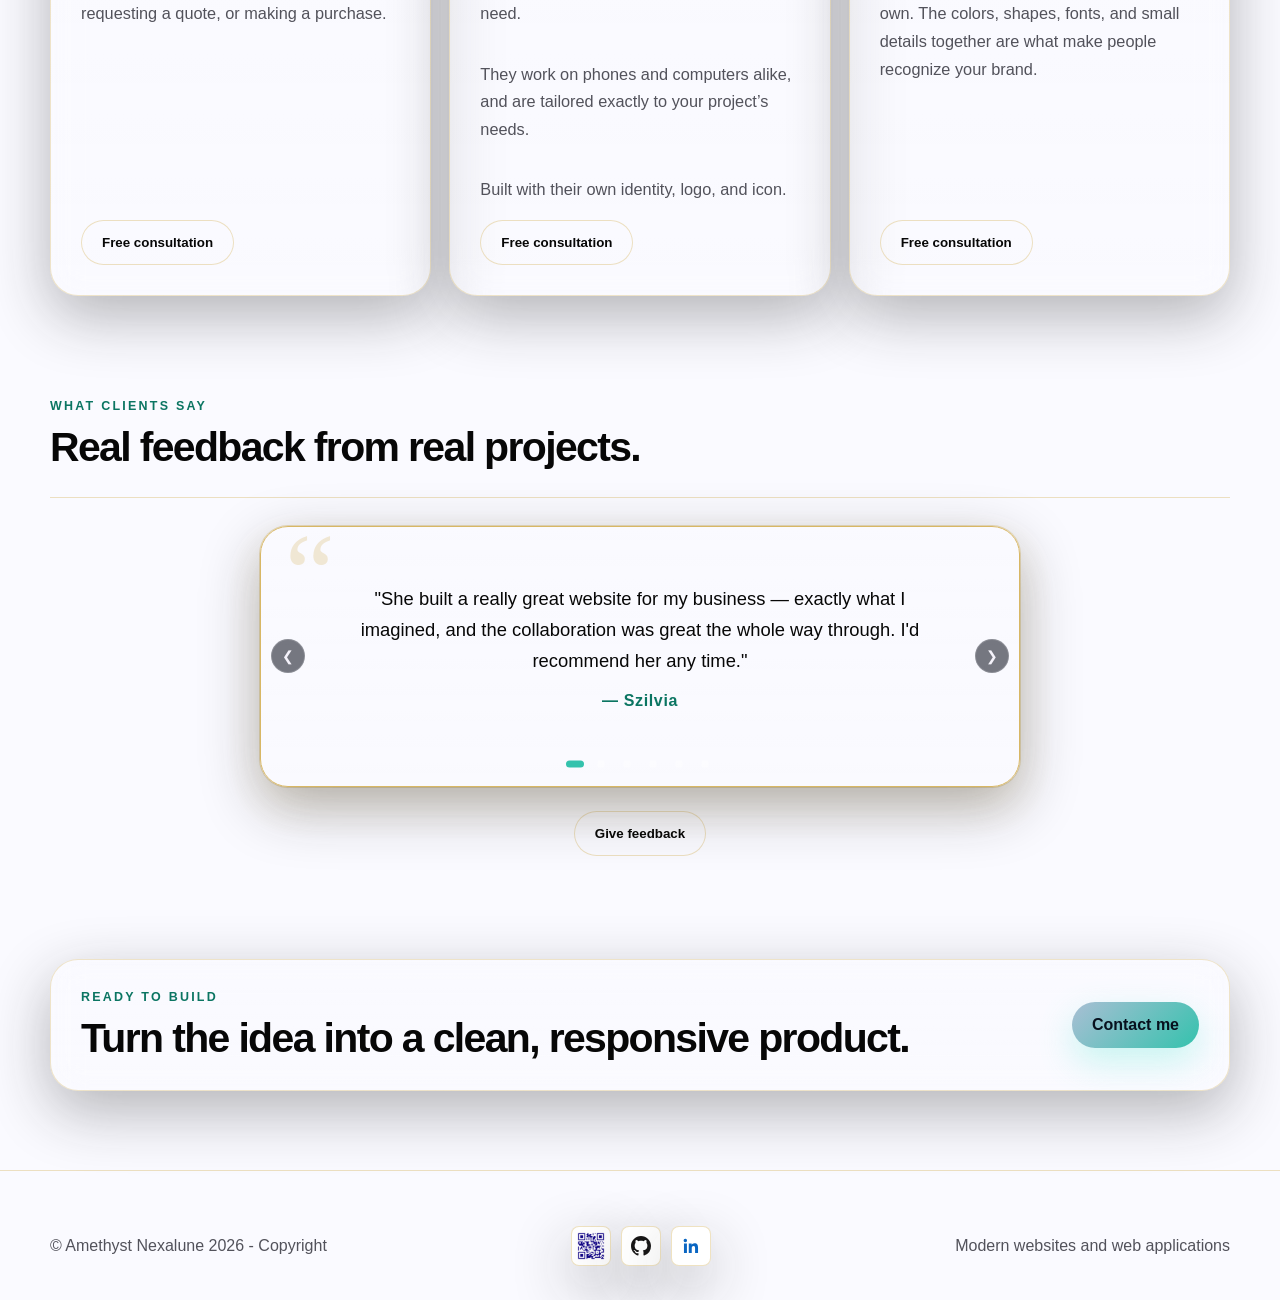
==== commit 0fb911a5: "Add new image assets and web manifest for Amethyst Nexalune" ====
--- a/index.html
+++ b/index.html
@@ -20,11 +20,11 @@
         <meta property="og:url" content="https://www.amethyst-nexalune.co.uk/">
         <meta property="og:title" content="Amethyst Nexalune | Web Development & Web Apps / Webfejlesztés és Web Appok" data-i18n-content="index_title">
         <meta property="og:description" content="Website & web app developer — professional UX/UI websites, web apps, and digital business cards." data-i18n-content="index_description">
-        <link rel="icon" type="image/svg+xml" href="assets/images/favicon.svg">
-        <link rel="icon" type="image/png" sizes="16x16" href="assets/images/favicon-16.png">
-        <link rel="icon" type="image/png" sizes="32x32" href="assets/images/favicon-32.png">
-        <link rel="icon" type="image/png" sizes="192x192" href="assets/images/favicon-192.png">
+        <link rel="icon" href="assets/images/favicon.ico" sizes="any">
+        <link rel="icon" type="image/png" sizes="32x32" href="assets/images/favicon-32x32.png">
+        <link rel="icon" type="image/png" sizes="16x16" href="assets/images/favicon-16x16.png">
         <link rel="apple-touch-icon" sizes="180x180" href="assets/images/apple-touch-icon.png">
+        <link rel="manifest" href="assets/images/site.webmanifest">
         <link rel="stylesheet" href="assets/css/style.css">
     </head>
     <body>
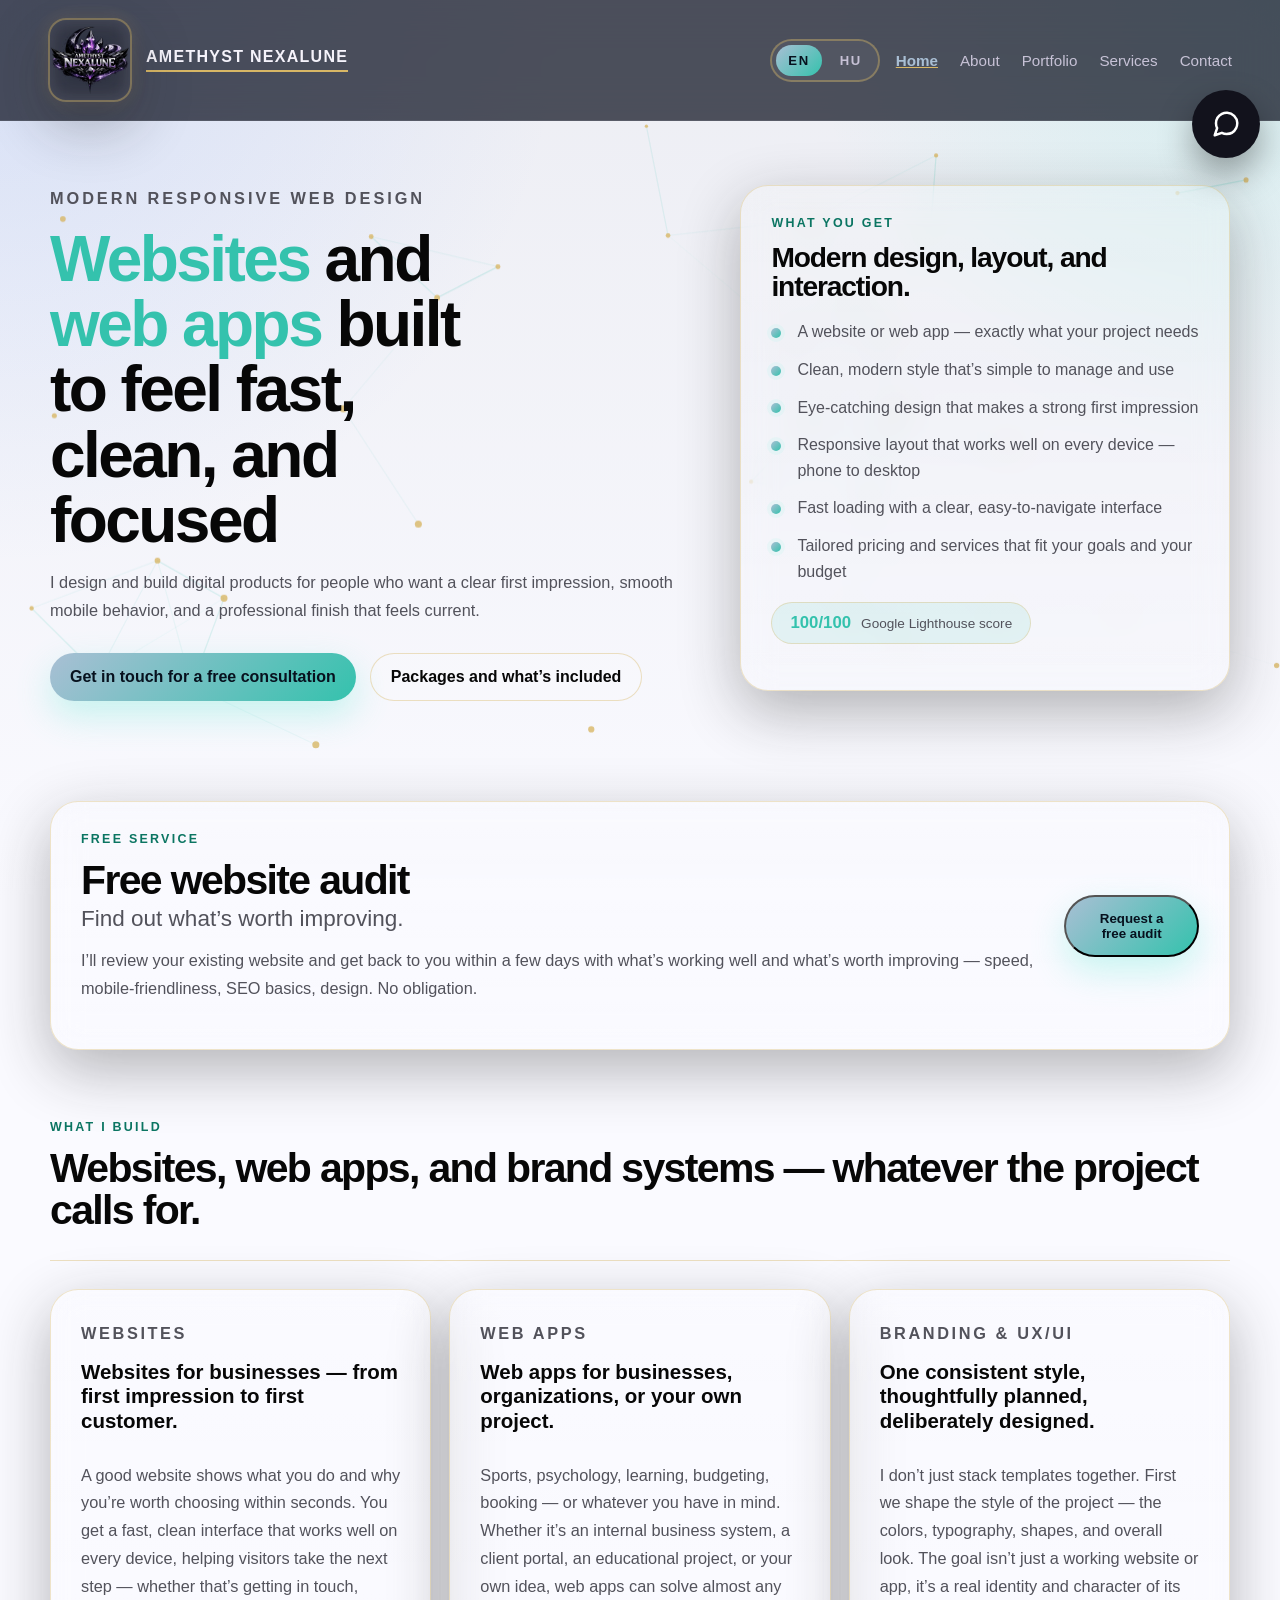
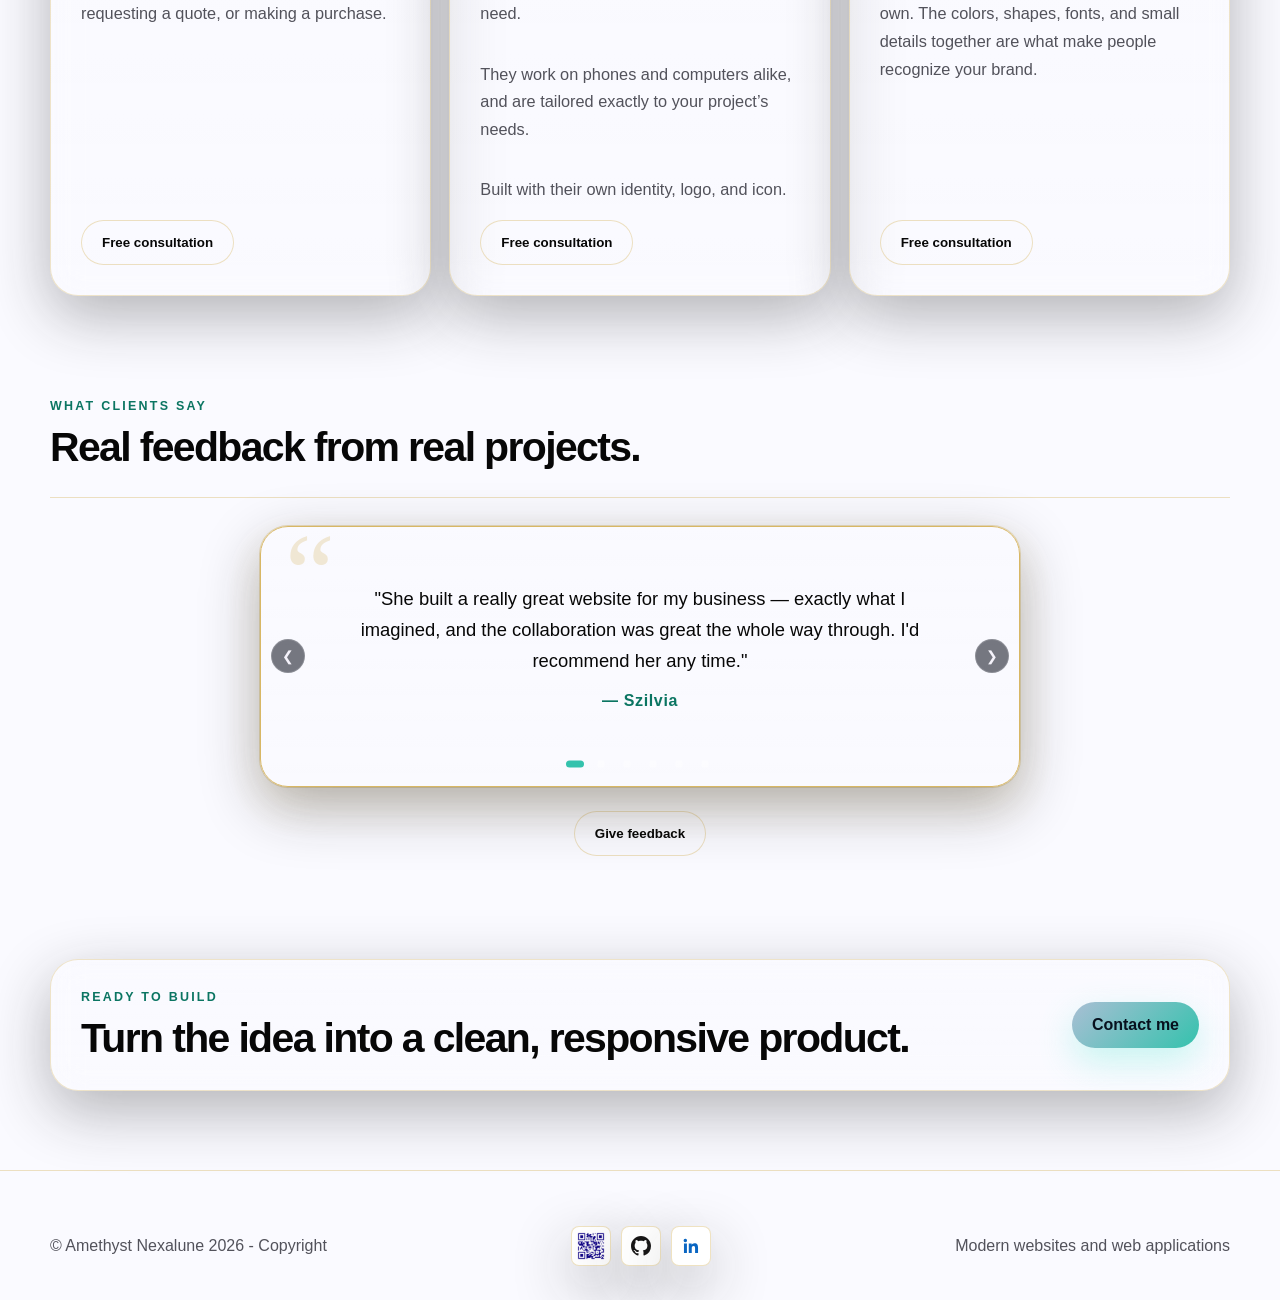
==== commit 17217130: "Refactor code structure for improved readability and maintainability" ====
--- a/index.html
+++ b/index.html
@@ -20,6 +20,13 @@
         <meta property="og:url" content="https://www.amethyst-nexalune.co.uk/">
         <meta property="og:title" content="Amethyst Nexalune | Web Development & Web Apps / Webfejlesztés és Web Appok" data-i18n-content="index_title">
         <meta property="og:description" content="Website & web app developer — professional UX/UI websites, web apps, and digital business cards." data-i18n-content="index_description">
+        <meta property="og:image" content="https://www.amethyst-nexalune.co.uk/assets/images/og-image.png">
+        <meta property="og:image:width" content="630">
+        <meta property="og:image:height" content="630">
+        <meta name="twitter:card" content="summary_large_image">
+        <meta name="twitter:title" content="Amethyst Nexalune | Web Development & Web Apps / Webfejlesztés és Web Appok" data-i18n-content="index_title">
+        <meta name="twitter:description" content="Website & web app developer — professional UX/UI websites, web apps, and digital business cards." data-i18n-content="index_description">
+        <meta name="twitter:image" content="https://www.amethyst-nexalune.co.uk/assets/images/og-image.png">
         <link rel="icon" href="assets/images/favicon.ico" sizes="any">
         <link rel="icon" type="image/png" sizes="32x32" href="assets/images/favicon-32x32.png">
         <link rel="icon" type="image/png" sizes="16x16" href="assets/images/favicon-16x16.png">
